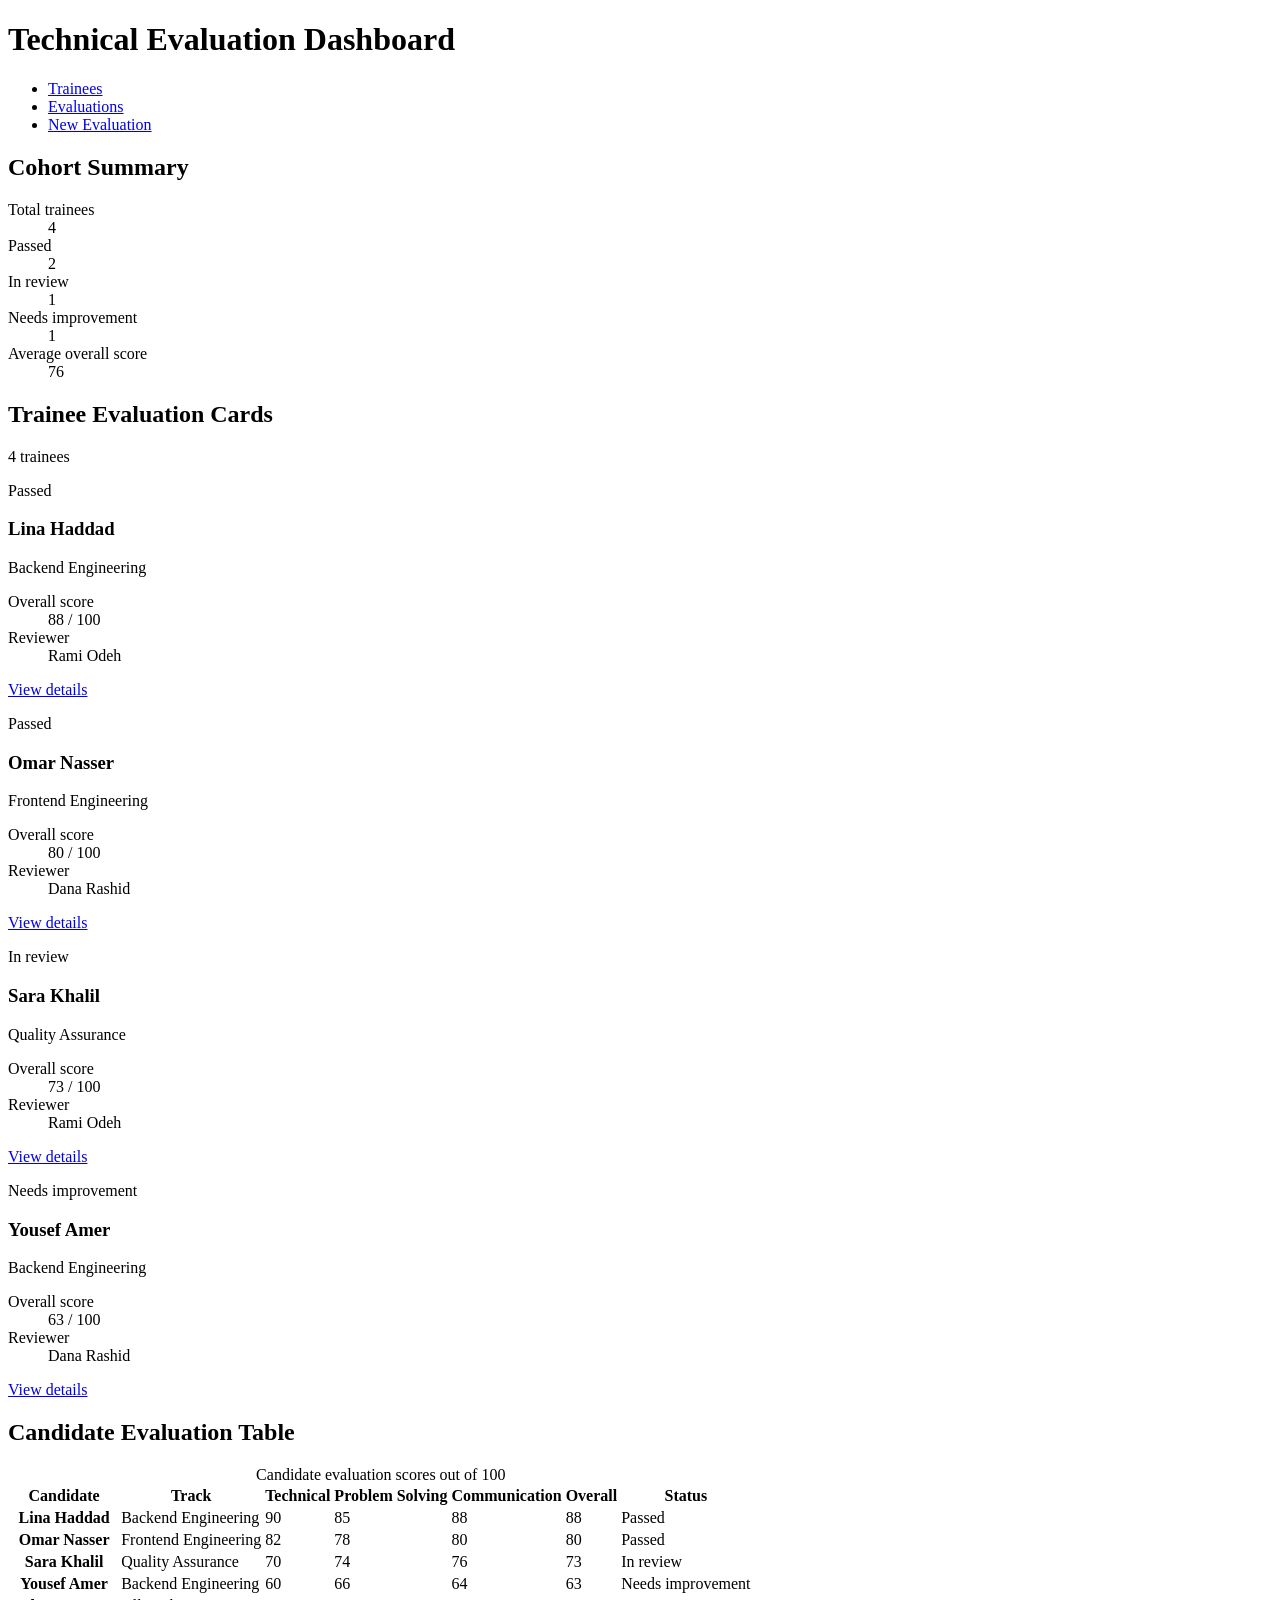
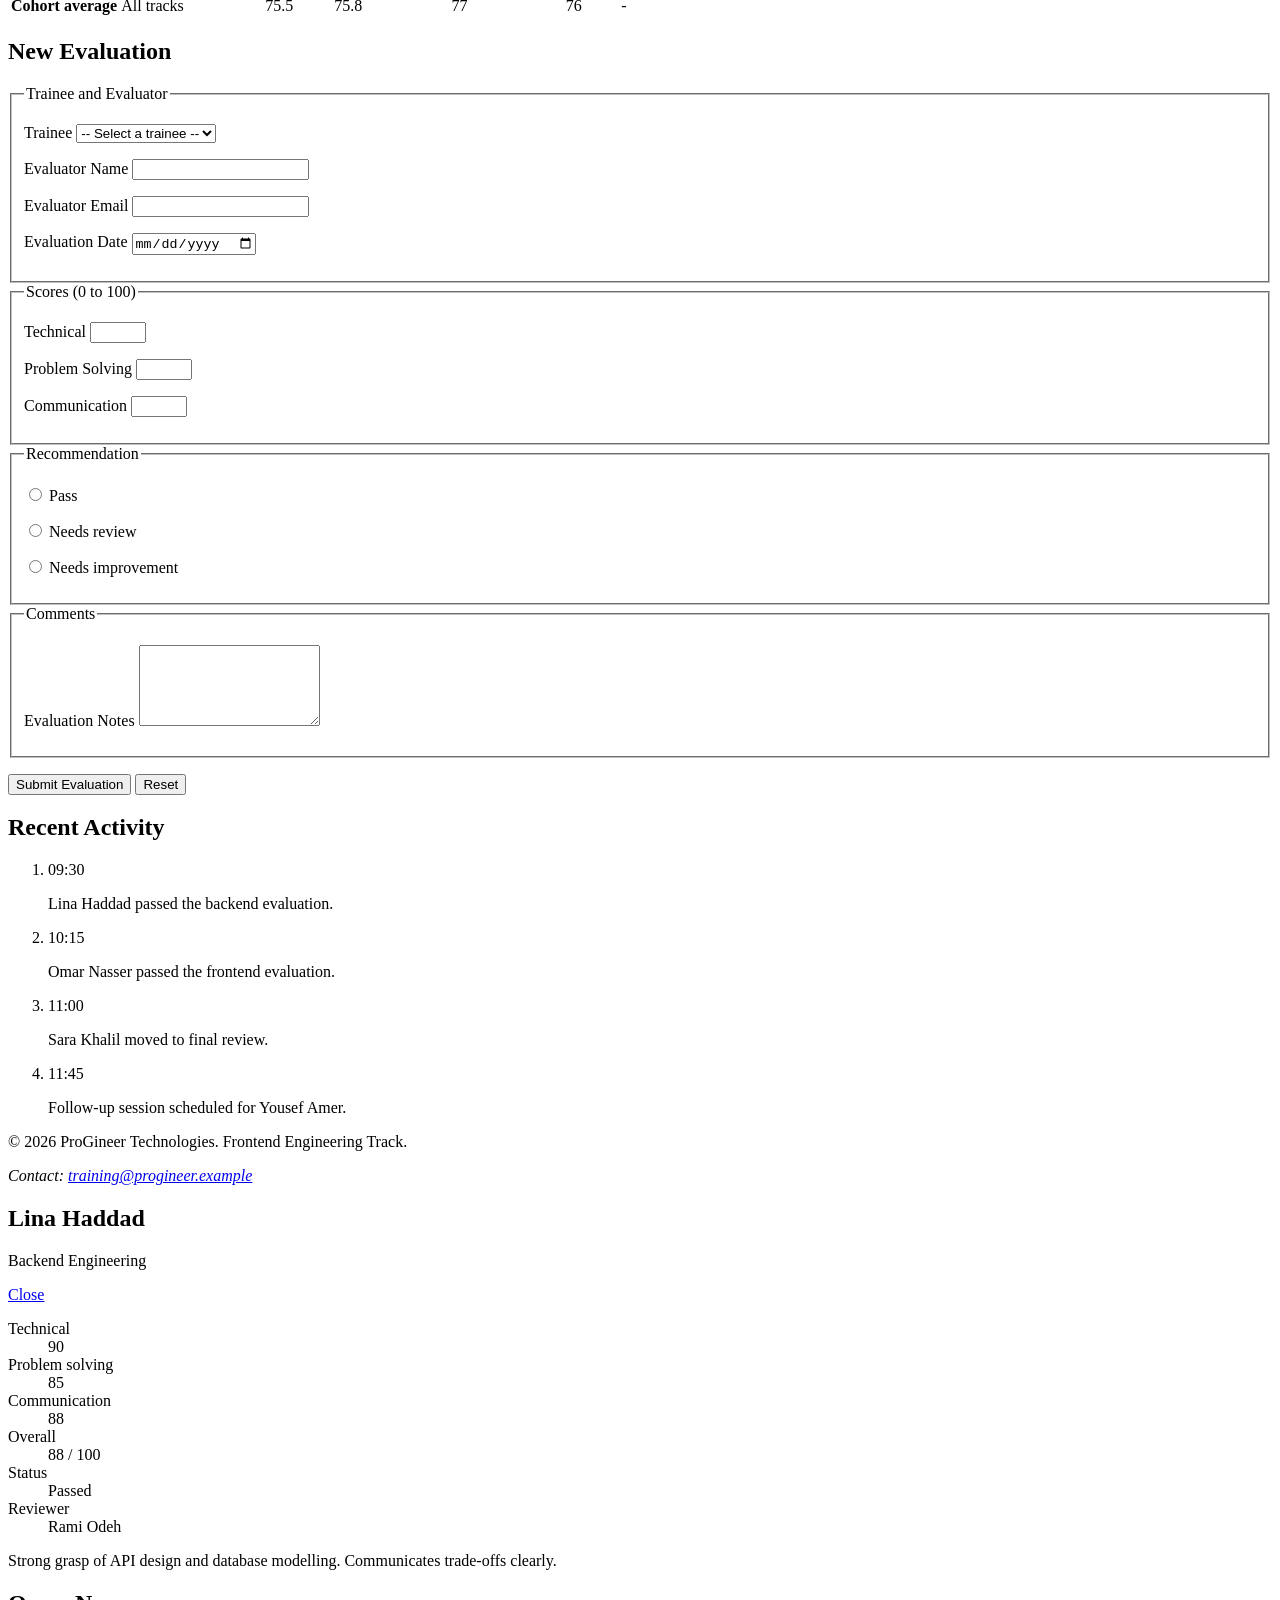
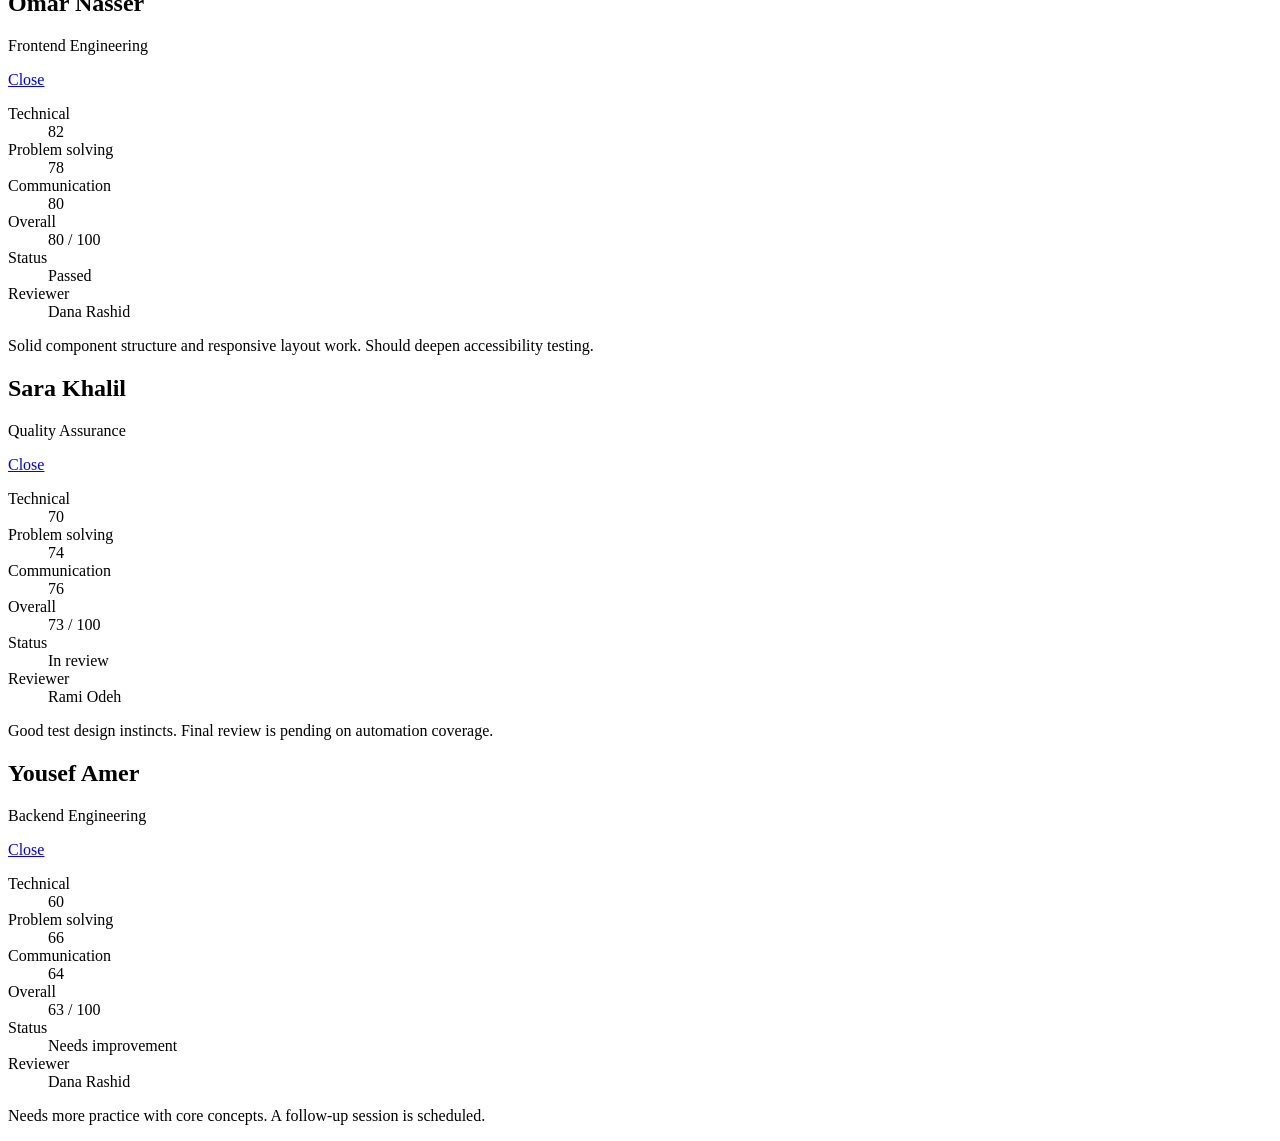
==== week-1/day-2-task/index.html @ c2f442b7 "feat: add evaluation form with native validation" ====
<!DOCTYPE html>
<html lang="en">
<head>
  <meta charset="UTF-8">
  <meta name="viewport" content="width=device-width, initial-scale=1.0">
  <title>Technical Evaluation Dashboard | ProGineer Technologies</title>
</head>
<body>

  <header class="site-header">
    <h1>Technical Evaluation Dashboard</h1>
    <nav aria-label="Main navigation">
      <ul>
        <li><a href="#trainees">Trainees</a></li>
        <li><a href="#evaluations">Evaluations</a></li>
        <li><a href="#new-evaluation">New Evaluation</a></li>
      </ul>
    </nav>
  </header>

  <main>

    <aside class="sidebar" aria-labelledby="summary-title">
      <h2 id="summary-title">Cohort Summary</h2>
      <dl>
        <dt>Total trainees</dt>
        <dd>4</dd>
        <dt>Passed</dt>
        <dd>2</dd>
        <dt>In review</dt>
        <dd>1</dd>
        <dt>Needs improvement</dt>
        <dd>1</dd>
        <dt>Average overall score</dt>
        <dd>76</dd>
      </dl>
    </aside>

    <section id="trainees" aria-labelledby="trainees-title">
      <header class="section-header">
        <h2 id="trainees-title">Trainee Evaluation Cards</h2>
        <p>4 trainees</p>
      </header>

      <article class="candidate-card" data-status="passed">
        <p class="badge" data-status="passed">Passed</p>
        <header>
          <h3>Lina Haddad</h3>
          <p>Backend Engineering</p>
        </header>
        <dl>
          <dt>Overall score</dt>
          <dd>88 / 100</dd>
          <dt>Reviewer</dt>
          <dd>Rami Odeh</dd>
        </dl>
        <a href="#candidate-lina" aria-label="View details for Lina Haddad">View details</a>
      </article>

      <article class="candidate-card" data-status="passed">
        <p class="badge" data-status="passed">Passed</p>
        <header>
          <h3>Omar Nasser</h3>
          <p>Frontend Engineering</p>
        </header>
        <dl>
          <dt>Overall score</dt>
          <dd>80 / 100</dd>
          <dt>Reviewer</dt>
          <dd>Dana Rashid</dd>
        </dl>
        <a href="#candidate-omar" aria-label="View details for Omar Nasser">View details</a>
      </article>

      <article class="candidate-card" data-status="review">
        <p class="badge" data-status="review">In review</p>
        <header>
          <h3>Sara Khalil</h3>
          <p>Quality Assurance</p>
        </header>
        <dl>
          <dt>Overall score</dt>
          <dd>73 / 100</dd>
          <dt>Reviewer</dt>
          <dd>Rami Odeh</dd>
        </dl>
        <a href="#candidate-sara" aria-label="View details for Sara Khalil">View details</a>
      </article>

      <article class="candidate-card" data-status="improve">
        <p class="badge" data-status="improve">Needs improvement</p>
        <header>
          <h3>Yousef Amer</h3>
          <p>Backend Engineering</p>
        </header>
        <dl>
          <dt>Overall score</dt>
          <dd>63 / 100</dd>
          <dt>Reviewer</dt>
          <dd>Dana Rashid</dd>
        </dl>
        <a href="#candidate-yousef" aria-label="View details for Yousef Amer">View details</a>
      </article>
    </section>

    <section id="evaluations" aria-labelledby="evaluations-title">
      <header class="section-header">
        <h2 id="evaluations-title">Candidate Evaluation Table</h2>
      </header>
      <table>
        <caption>Candidate evaluation scores out of 100</caption>
        <thead>
          <tr>
            <th scope="col">Candidate</th>
            <th scope="col">Track</th>
            <th scope="col">Technical</th>
            <th scope="col">Problem Solving</th>
            <th scope="col">Communication</th>
            <th scope="col">Overall</th>
            <th scope="col">Status</th>
          </tr>
        </thead>
        <tbody>
          <tr>
            <th scope="row">Lina Haddad</th>
            <td>Backend Engineering</td>
            <td>90</td>
            <td>85</td>
            <td>88</td>
            <td>88</td>
            <td data-status="passed">Passed</td>
          </tr>
          <tr>
            <th scope="row">Omar Nasser</th>
            <td>Frontend Engineering</td>
            <td>82</td>
            <td>78</td>
            <td>80</td>
            <td>80</td>
            <td data-status="passed">Passed</td>
          </tr>
          <tr>
            <th scope="row">Sara Khalil</th>
            <td>Quality Assurance</td>
            <td>70</td>
            <td>74</td>
            <td>76</td>
            <td>73</td>
            <td data-status="review">In review</td>
          </tr>
          <tr>
            <th scope="row">Yousef Amer</th>
            <td>Backend Engineering</td>
            <td>60</td>
            <td>66</td>
            <td>64</td>
            <td>63</td>
            <td data-status="improve">Needs improvement</td>
          </tr>
        </tbody>
        <tfoot>
          <tr>
            <th scope="row">Cohort average</th>
            <td>All tracks</td>
            <td>75.5</td>
            <td>75.8</td>
            <td>77</td>
            <td>76</td>
            <td>-</td>
          </tr>
        </tfoot>
      </table>
    </section>

    <section id="new-evaluation" aria-labelledby="form-title">
      <header class="section-header">
        <h2 id="form-title">New Evaluation</h2>
      </header>
      <form action="#" method="post">

        <fieldset>
          <legend>Trainee and Evaluator</legend>

          <p>
            <label for="trainee">Trainee</label>
            <select id="trainee" name="trainee" required>
              <option value="">-- Select a trainee --</option>
              <option value="lina">Lina Haddad</option>
              <option value="omar">Omar Nasser</option>
              <option value="sara">Sara Khalil</option>
              <option value="yousef">Yousef Amer</option>
            </select>
          </p>

          <p>
            <label for="evaluator-name">Evaluator Name</label>
            <input type="text" id="evaluator-name" name="evaluator_name"
                   required minlength="3" maxlength="60" autocomplete="name">
          </p>

          <p>
            <label for="evaluator-email">Evaluator Email</label>
            <input type="email" id="evaluator-email" name="evaluator_email"
                   required autocomplete="email">
          </p>

          <p>
            <label for="evaluation-date">Evaluation Date</label>
            <input type="date" id="evaluation-date" name="evaluation_date" required>
          </p>
        </fieldset>

        <fieldset>
          <legend>Scores (0 to 100)</legend>

          <p>
            <label for="score-technical">Technical</label>
            <input type="number" id="score-technical" name="score_technical"
                   required min="0" max="100">
          </p>

          <p>
            <label for="score-problem">Problem Solving</label>
            <input type="number" id="score-problem" name="score_problem"
                   required min="0" max="100">
          </p>

          <p>
            <label for="score-communication">Communication</label>
            <input type="number" id="score-communication" name="score_communication"
                   required min="0" max="100">
          </p>
        </fieldset>

        <fieldset>
          <legend>Recommendation</legend>

          <p>
            <input type="radio" id="rec-passed" name="recommendation" value="passed" required>
            <label for="rec-passed">Pass</label>
          </p>
          <p>
            <input type="radio" id="rec-review" name="recommendation" value="review">
            <label for="rec-review">Needs review</label>
          </p>
          <p>
            <input type="radio" id="rec-improve" name="recommendation" value="improve">
            <label for="rec-improve">Needs improvement</label>
          </p>
        </fieldset>

        <fieldset>
          <legend>Comments</legend>

          <p>
            <label for="comments">Evaluation Notes</label>
            <textarea id="comments" name="comments" rows="5"
                      required minlength="20" maxlength="500"></textarea>
          </p>
        </fieldset>

        <p class="form-actions">
          <button type="submit">Submit Evaluation</button>
          <button type="reset">Reset</button>
        </p>

      </form>
    </section>

    <aside class="feed" aria-labelledby="feed-title">
      <h2 id="feed-title">Recent Activity</h2>
      <ol>
        <li>
          <time datetime="2026-11-12T09:30">09:30</time>
          <p>Lina Haddad passed the backend evaluation.</p>
        </li>
        <li>
          <time datetime="2026-11-12T10:15">10:15</time>
          <p>Omar Nasser passed the frontend evaluation.</p>
        </li>
        <li>
          <time datetime="2026-11-12T11:00">11:00</time>
          <p>Sara Khalil moved to final review.</p>
        </li>
        <li>
          <time datetime="2026-11-12T11:45">11:45</time>
          <p>Follow-up session scheduled for Yousef Amer.</p>
        </li>
      </ol>
    </aside>

  </main>

  <footer>
    <p>&copy; 2026 ProGineer Technologies. Frontend Engineering Track.</p>
    <address>
      Contact: <a href="mailto:training@progineer.example">training@progineer.example</a>
    </address>
  </footer>

  <section class="modal" id="candidate-lina" role="dialog" aria-modal="true" aria-labelledby="modal-lina-title">
    <article class="modal-content">
      <header>
        <h2 id="modal-lina-title">Lina Haddad</h2>
        <p>Backend Engineering</p>
      </header>
      <a class="modal-close" href="#trainees">Close</a>
      <dl>
        <dt>Technical</dt>
        <dd>90</dd>
        <dt>Problem solving</dt>
        <dd>85</dd>
        <dt>Communication</dt>
        <dd>88</dd>
        <dt>Overall</dt>
        <dd>88 / 100</dd>
        <dt>Status</dt>
        <dd>Passed</dd>
        <dt>Reviewer</dt>
        <dd>Rami Odeh</dd>
      </dl>
      <p>Strong grasp of API design and database modelling. Communicates trade-offs clearly.</p>
    </article>
  </section>

  <section class="modal" id="candidate-omar" role="dialog" aria-modal="true" aria-labelledby="modal-omar-title">
    <article class="modal-content">
      <header>
        <h2 id="modal-omar-title">Omar Nasser</h2>
        <p>Frontend Engineering</p>
      </header>
      <a class="modal-close" href="#trainees">Close</a>
      <dl>
        <dt>Technical</dt>
        <dd>82</dd>
        <dt>Problem solving</dt>
        <dd>78</dd>
        <dt>Communication</dt>
        <dd>80</dd>
        <dt>Overall</dt>
        <dd>80 / 100</dd>
        <dt>Status</dt>
        <dd>Passed</dd>
        <dt>Reviewer</dt>
        <dd>Dana Rashid</dd>
      </dl>
      <p>Solid component structure and responsive layout work. Should deepen accessibility testing.</p>
    </article>
  </section>

  <section class="modal" id="candidate-sara" role="dialog" aria-modal="true" aria-labelledby="modal-sara-title">
    <article class="modal-content">
      <header>
        <h2 id="modal-sara-title">Sara Khalil</h2>
        <p>Quality Assurance</p>
      </header>
      <a class="modal-close" href="#trainees">Close</a>
      <dl>
        <dt>Technical</dt>
        <dd>70</dd>
        <dt>Problem solving</dt>
        <dd>74</dd>
        <dt>Communication</dt>
        <dd>76</dd>
        <dt>Overall</dt>
        <dd>73 / 100</dd>
        <dt>Status</dt>
        <dd>In review</dd>
        <dt>Reviewer</dt>
        <dd>Rami Odeh</dd>
      </dl>
      <p>Good test design instincts. Final review is pending on automation coverage.</p>
    </article>
  </section>

  <section class="modal" id="candidate-yousef" role="dialog" aria-modal="true" aria-labelledby="modal-yousef-title">
    <article class="modal-content">
      <header>
        <h2 id="modal-yousef-title">Yousef Amer</h2>
        <p>Backend Engineering</p>
      </header>
      <a class="modal-close" href="#trainees">Close</a>
      <dl>
        <dt>Technical</dt>
        <dd>60</dd>
        <dt>Problem solving</dt>
        <dd>66</dd>
        <dt>Communication</dt>
        <dd>64</dd>
        <dt>Overall</dt>
        <dd>63 / 100</dd>
        <dt>Status</dt>
        <dd>Needs improvement</dd>
        <dt>Reviewer</dt>
        <dd>Dana Rashid</dd>
      </dl>
      <p>Needs more practice with core concepts. A follow-up session is scheduled.</p>
    </article>
  </section>

</body>
</html>
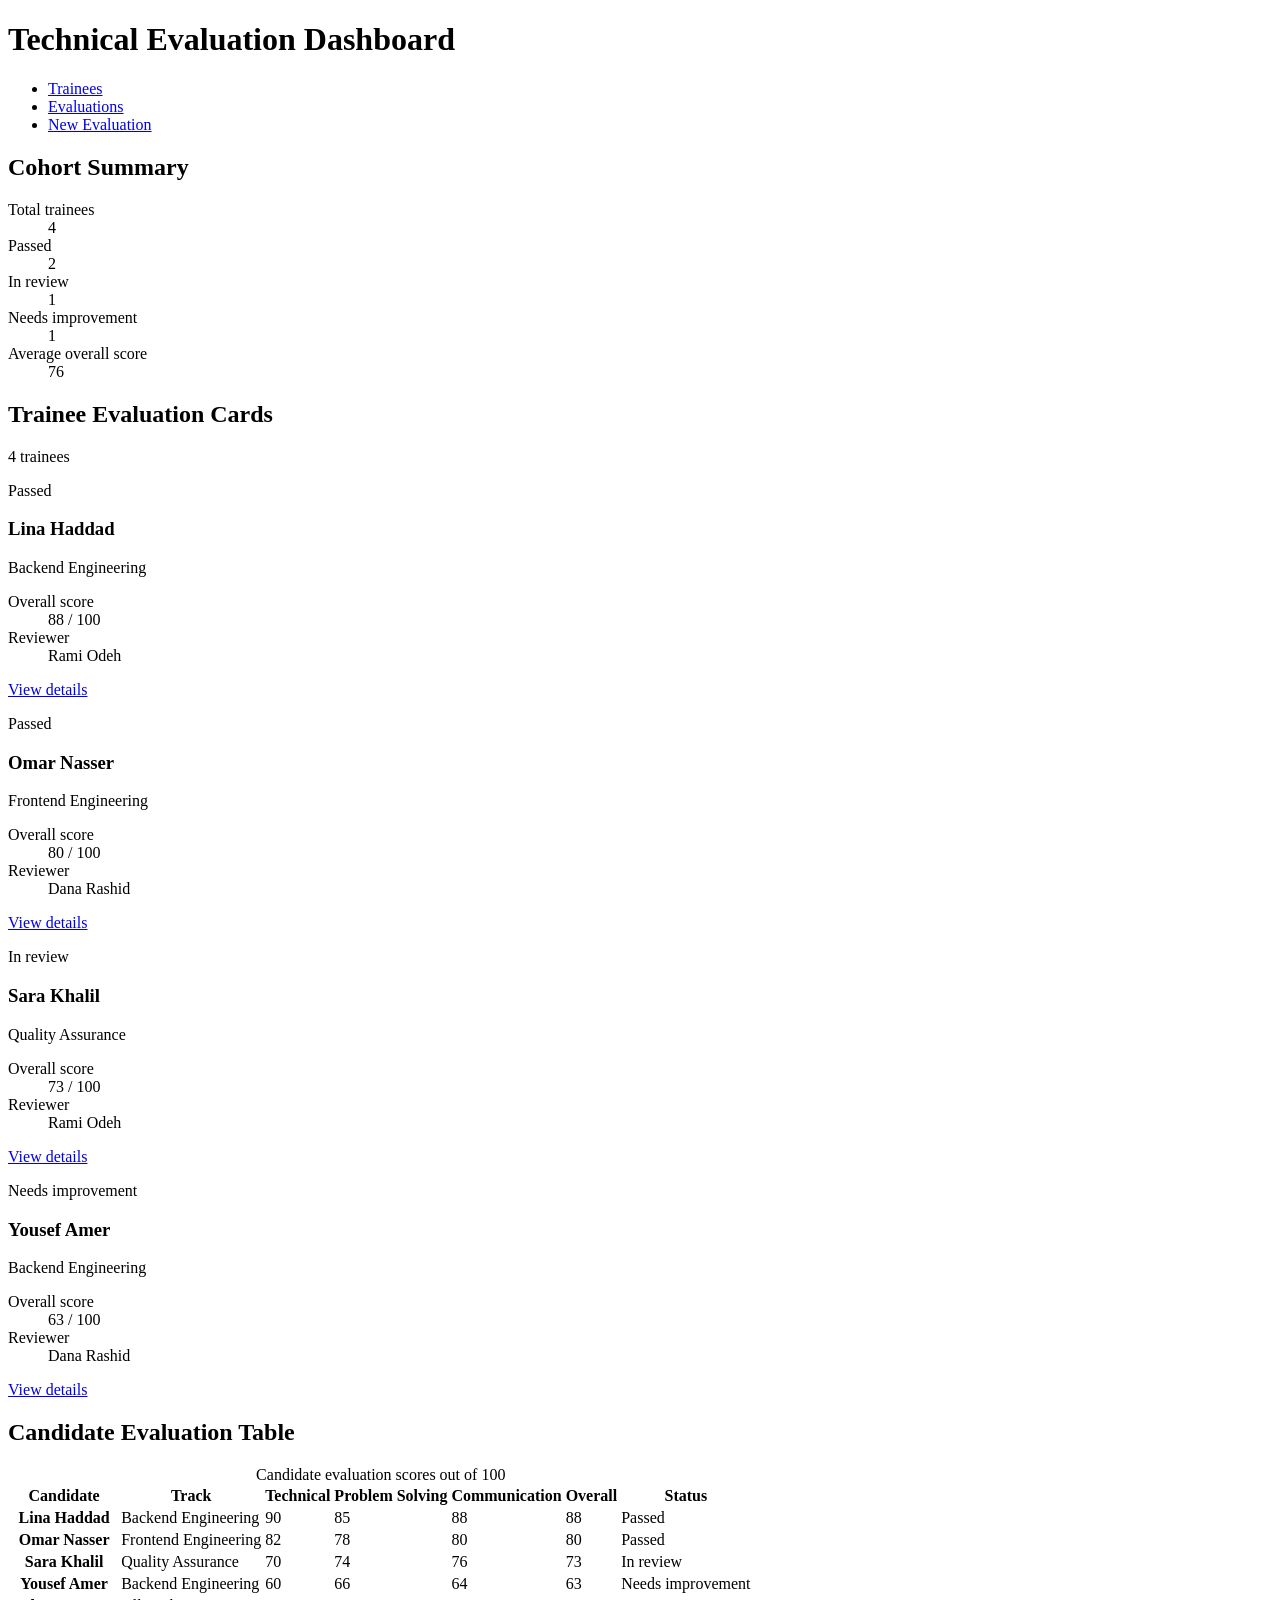
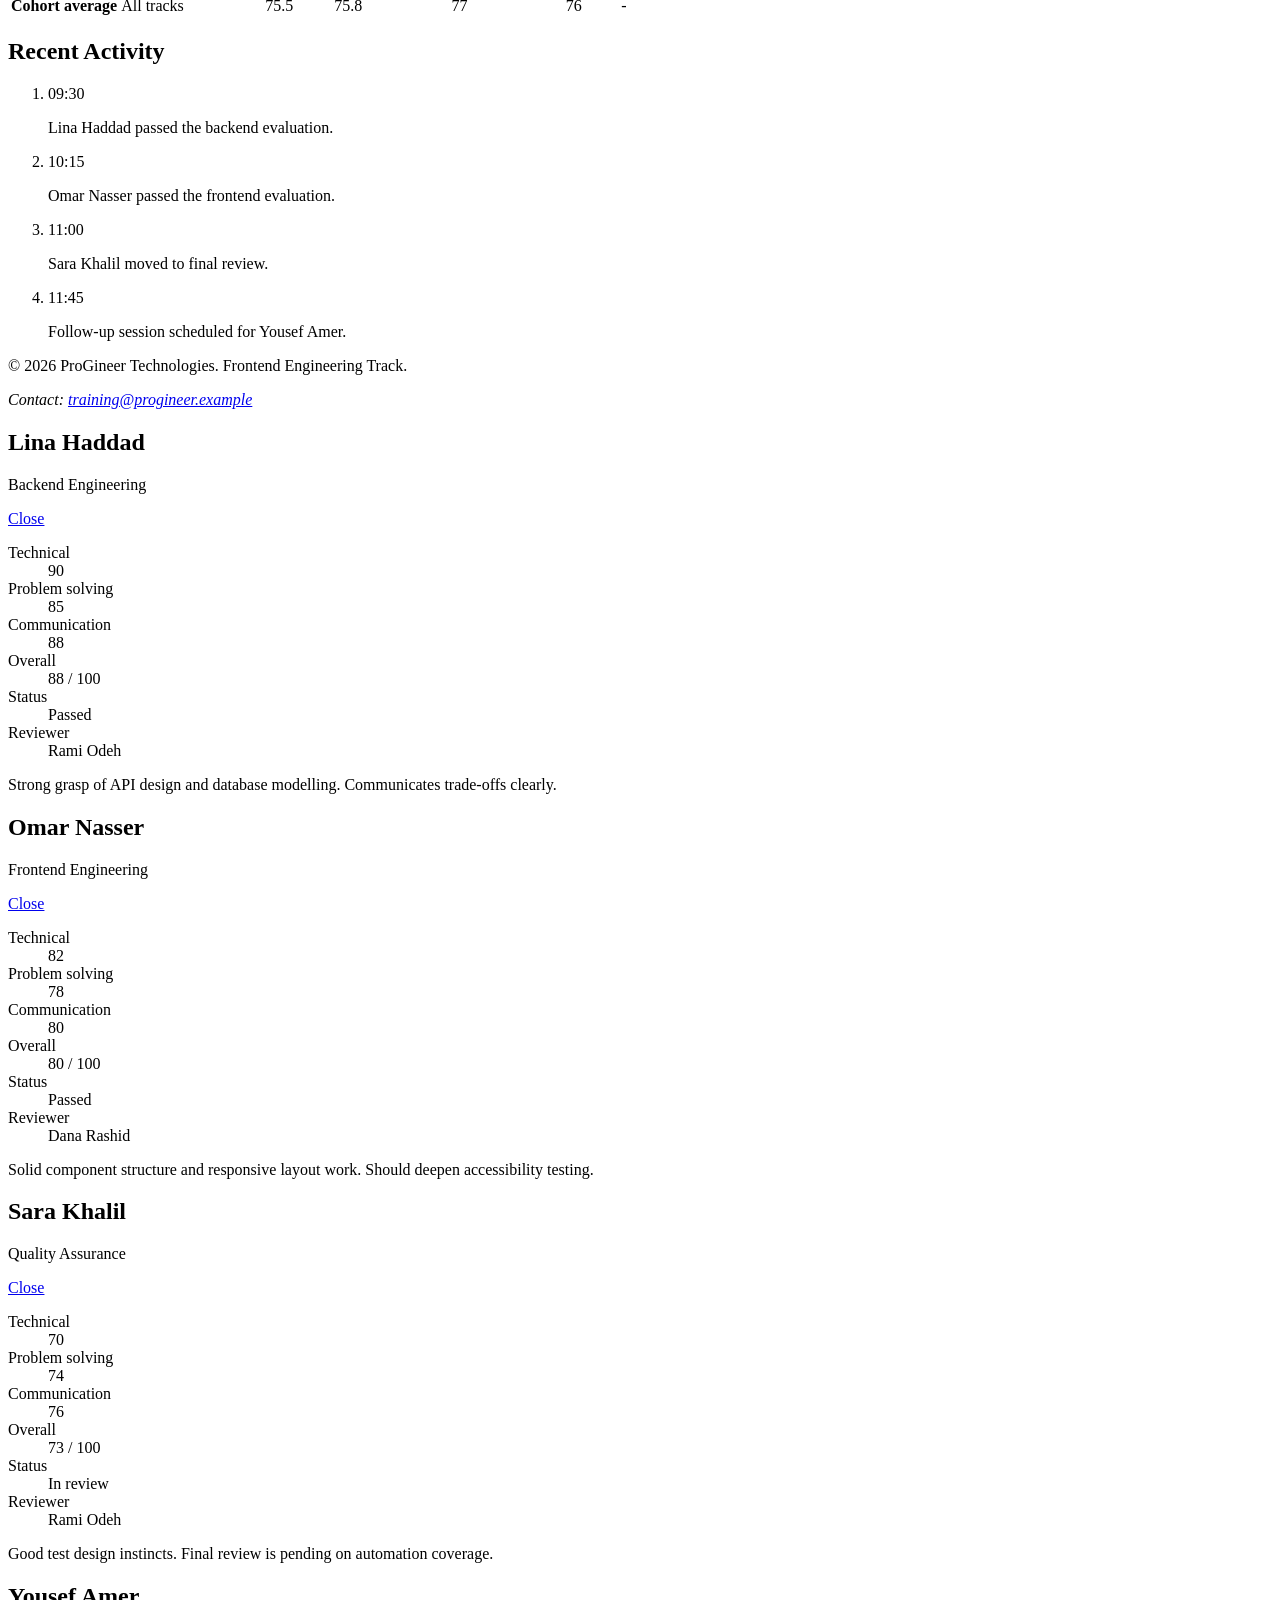
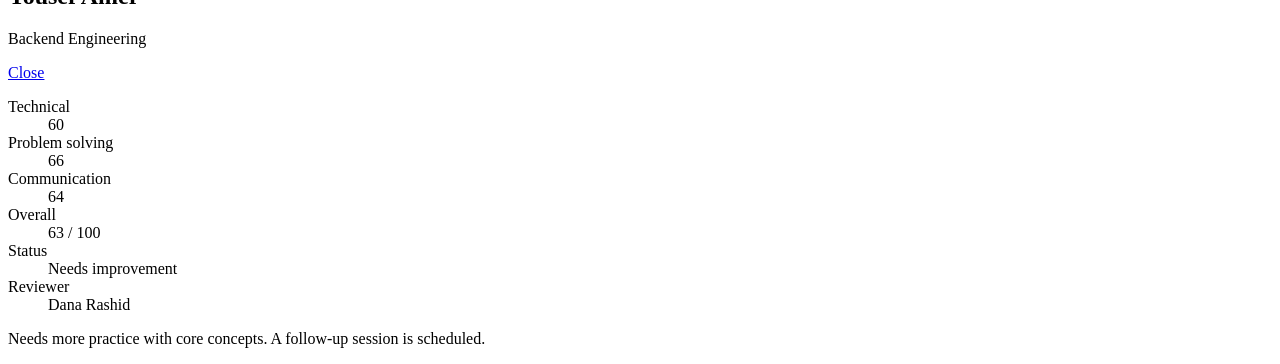
==== commit 64356c74: "feat: add candidate evaluation table" ====
--- a/week-1/day-2-task/index.html
+++ b/week-1/day-2-task/index.html
@@ -170,101 +170,6 @@
           </tr>
         </tfoot>
       </table>
-    </section>
-
-    <section id="new-evaluation" aria-labelledby="form-title">
-      <header class="section-header">
-        <h2 id="form-title">New Evaluation</h2>
-      </header>
-      <form action="#" method="post">
-
-        <fieldset>
-          <legend>Trainee and Evaluator</legend>
-
-          <p>
-            <label for="trainee">Trainee</label>
-            <select id="trainee" name="trainee" required>
-              <option value="">-- Select a trainee --</option>
-              <option value="lina">Lina Haddad</option>
-              <option value="omar">Omar Nasser</option>
-              <option value="sara">Sara Khalil</option>
-              <option value="yousef">Yousef Amer</option>
-            </select>
-          </p>
-
-          <p>
-            <label for="evaluator-name">Evaluator Name</label>
-            <input type="text" id="evaluator-name" name="evaluator_name"
-                   required minlength="3" maxlength="60" autocomplete="name">
-          </p>
-
-          <p>
-            <label for="evaluator-email">Evaluator Email</label>
-            <input type="email" id="evaluator-email" name="evaluator_email"
-                   required autocomplete="email">
-          </p>
-
-          <p>
-            <label for="evaluation-date">Evaluation Date</label>
-            <input type="date" id="evaluation-date" name="evaluation_date" required>
-          </p>
-        </fieldset>
-
-        <fieldset>
-          <legend>Scores (0 to 100)</legend>
-
-          <p>
-            <label for="score-technical">Technical</label>
-            <input type="number" id="score-technical" name="score_technical"
-                   required min="0" max="100">
-          </p>
-
-          <p>
-            <label for="score-problem">Problem Solving</label>
-            <input type="number" id="score-problem" name="score_problem"
-                   required min="0" max="100">
-          </p>
-
-          <p>
-            <label for="score-communication">Communication</label>
-            <input type="number" id="score-communication" name="score_communication"
-                   required min="0" max="100">
-          </p>
-        </fieldset>
-
-        <fieldset>
-          <legend>Recommendation</legend>
-
-          <p>
-            <input type="radio" id="rec-passed" name="recommendation" value="passed" required>
-            <label for="rec-passed">Pass</label>
-          </p>
-          <p>
-            <input type="radio" id="rec-review" name="recommendation" value="review">
-            <label for="rec-review">Needs review</label>
-          </p>
-          <p>
-            <input type="radio" id="rec-improve" name="recommendation" value="improve">
-            <label for="rec-improve">Needs improvement</label>
-          </p>
-        </fieldset>
-
-        <fieldset>
-          <legend>Comments</legend>
-
-          <p>
-            <label for="comments">Evaluation Notes</label>
-            <textarea id="comments" name="comments" rows="5"
-                      required minlength="20" maxlength="500"></textarea>
-          </p>
-        </fieldset>
-
-        <p class="form-actions">
-          <button type="submit">Submit Evaluation</button>
-          <button type="reset">Reset</button>
-        </p>
-
-      </form>
     </section>
 
     <aside class="feed" aria-labelledby="feed-title">
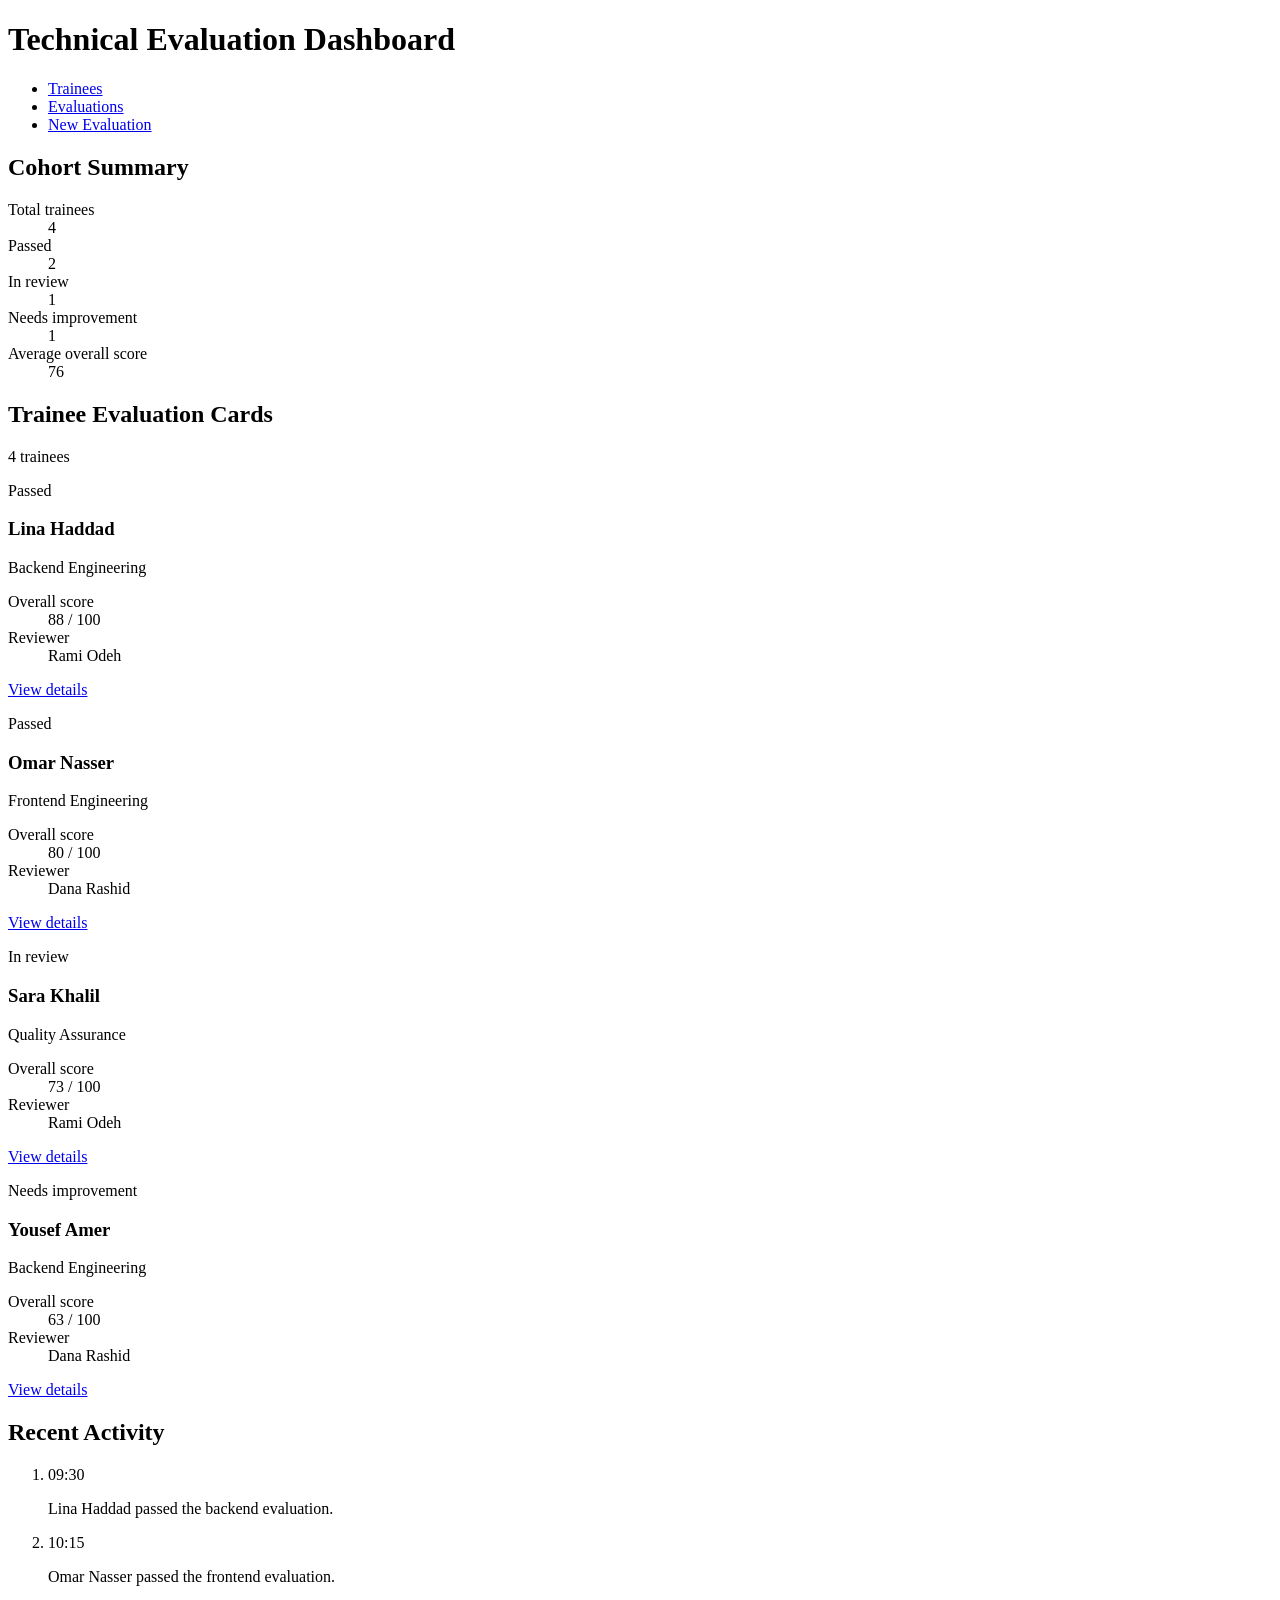
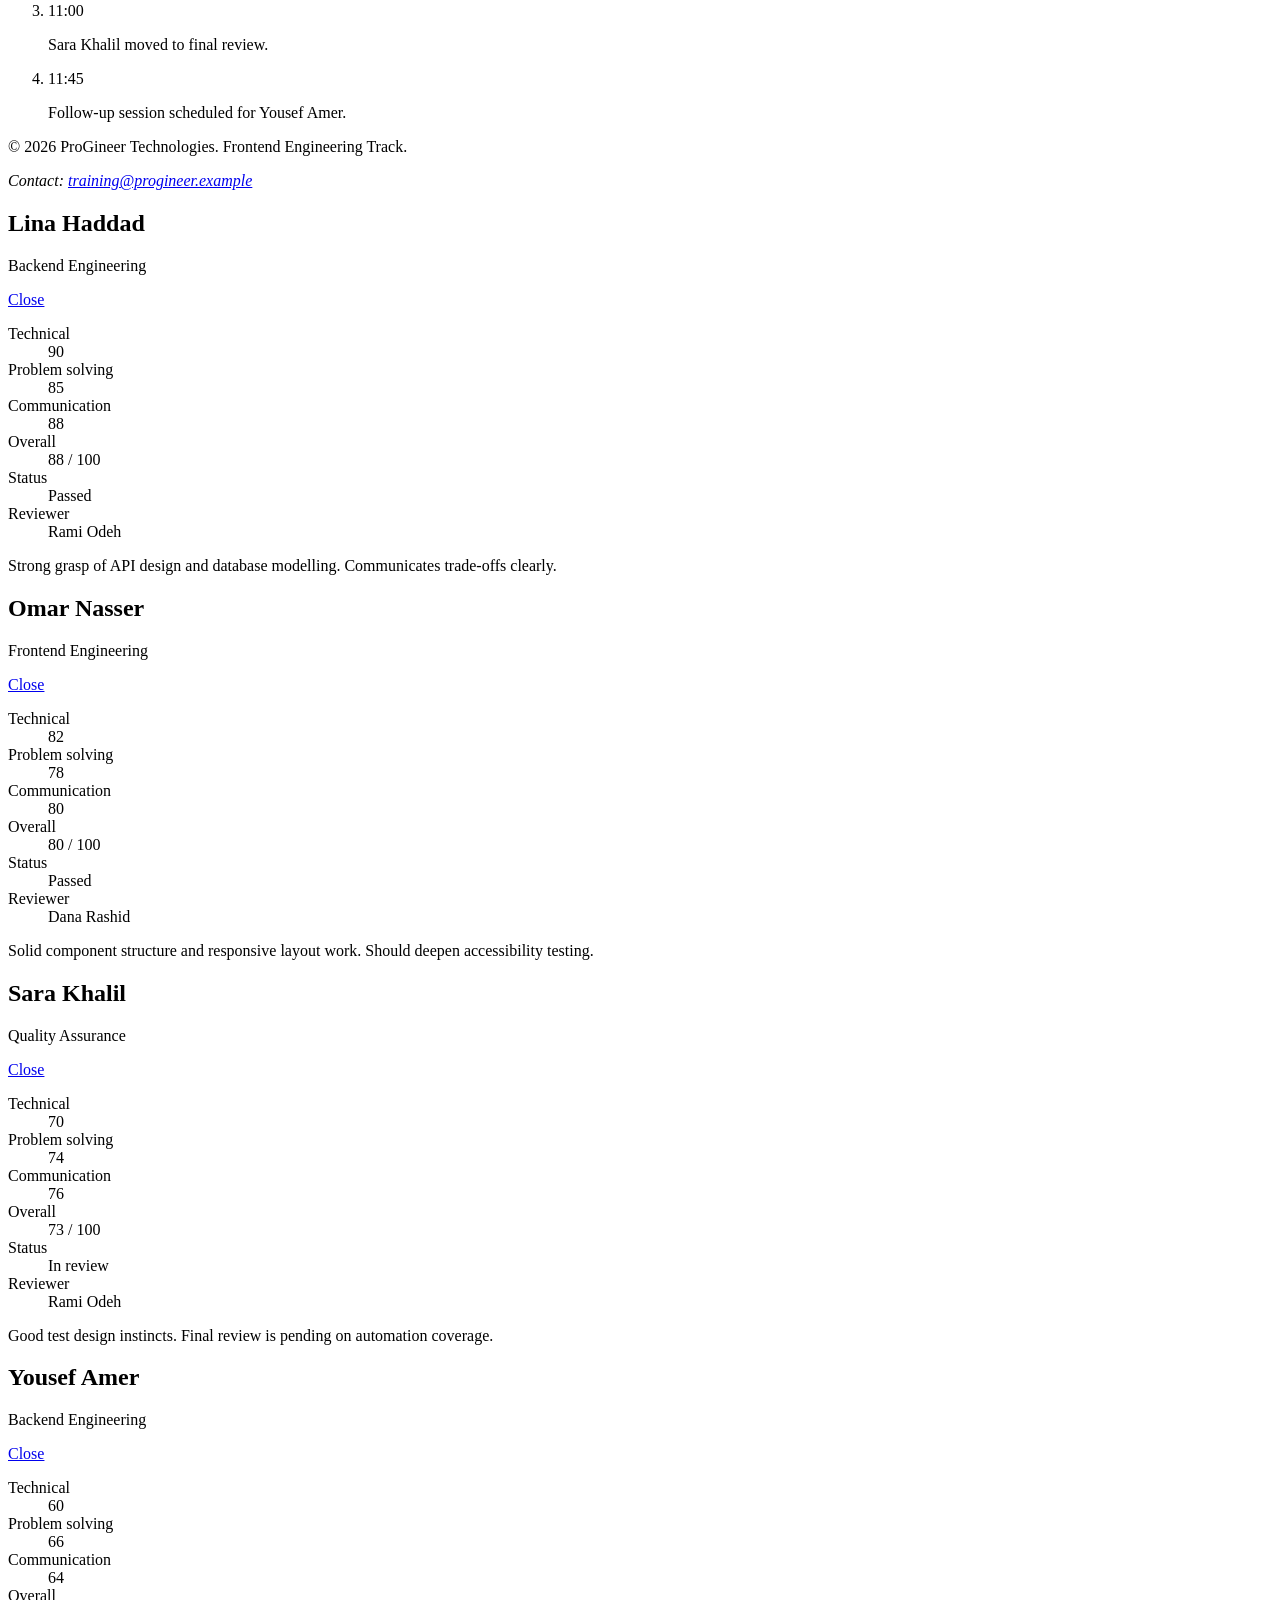
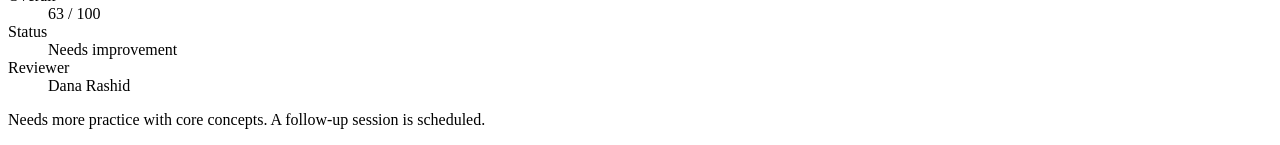
==== commit 0dbda6ee: "feat: add candidate detail modal markup" ====
--- a/week-1/day-2-task/index.html
+++ b/week-1/day-2-task/index.html
@@ -103,75 +103,6 @@
       </article>
     </section>
 
-    <section id="evaluations" aria-labelledby="evaluations-title">
-      <header class="section-header">
-        <h2 id="evaluations-title">Candidate Evaluation Table</h2>
-      </header>
-      <table>
-        <caption>Candidate evaluation scores out of 100</caption>
-        <thead>
-          <tr>
-            <th scope="col">Candidate</th>
-            <th scope="col">Track</th>
-            <th scope="col">Technical</th>
-            <th scope="col">Problem Solving</th>
-            <th scope="col">Communication</th>
-            <th scope="col">Overall</th>
-            <th scope="col">Status</th>
-          </tr>
-        </thead>
-        <tbody>
-          <tr>
-            <th scope="row">Lina Haddad</th>
-            <td>Backend Engineering</td>
-            <td>90</td>
-            <td>85</td>
-            <td>88</td>
-            <td>88</td>
-            <td data-status="passed">Passed</td>
-          </tr>
-          <tr>
-            <th scope="row">Omar Nasser</th>
-            <td>Frontend Engineering</td>
-            <td>82</td>
-            <td>78</td>
-            <td>80</td>
-            <td>80</td>
-            <td data-status="passed">Passed</td>
-          </tr>
-          <tr>
-            <th scope="row">Sara Khalil</th>
-            <td>Quality Assurance</td>
-            <td>70</td>
-            <td>74</td>
-            <td>76</td>
-            <td>73</td>
-            <td data-status="review">In review</td>
-          </tr>
-          <tr>
-            <th scope="row">Yousef Amer</th>
-            <td>Backend Engineering</td>
-            <td>60</td>
-            <td>66</td>
-            <td>64</td>
-            <td>63</td>
-            <td data-status="improve">Needs improvement</td>
-          </tr>
-        </tbody>
-        <tfoot>
-          <tr>
-            <th scope="row">Cohort average</th>
-            <td>All tracks</td>
-            <td>75.5</td>
-            <td>75.8</td>
-            <td>77</td>
-            <td>76</td>
-            <td>-</td>
-          </tr>
-        </tfoot>
-      </table>
-    </section>
-
     <aside class="feed" aria-labelledby="feed-title">
       <h2 id="feed-title">Recent Activity</h2>
       <ol>
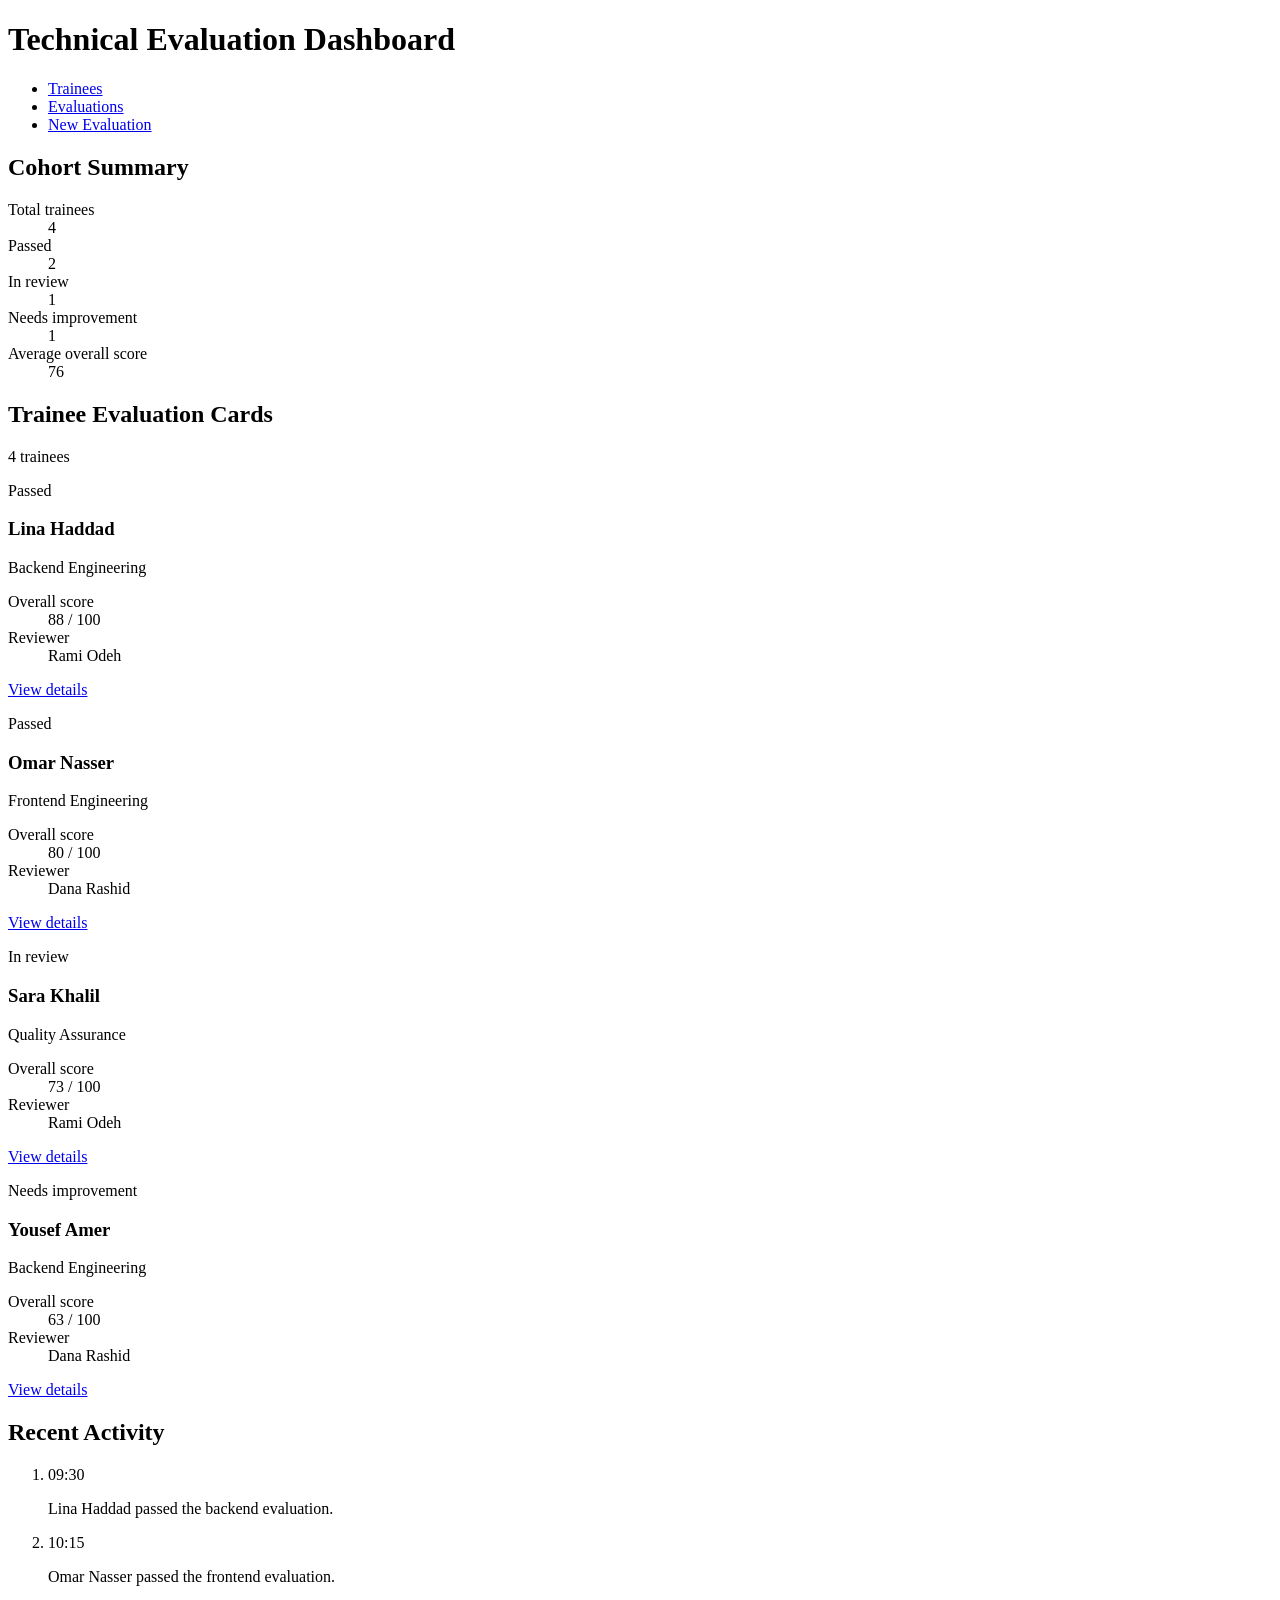
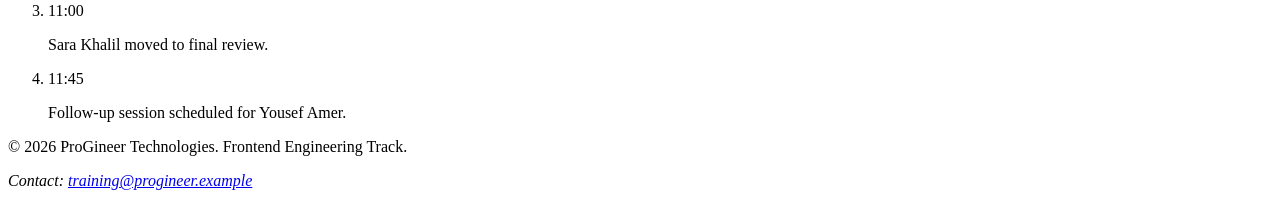
==== commit 594b7a13: "feat: add trainee evaluation cards" ====
--- a/week-1/day-2-task/index.html
+++ b/week-1/day-2-task/index.html
@@ -134,105 +134,5 @@
     </address>
   </footer>
 
-  <section class="modal" id="candidate-lina" role="dialog" aria-modal="true" aria-labelledby="modal-lina-title">
-    <article class="modal-content">
-      <header>
-        <h2 id="modal-lina-title">Lina Haddad</h2>
-        <p>Backend Engineering</p>
-      </header>
-      <a class="modal-close" href="#trainees">Close</a>
-      <dl>
-        <dt>Technical</dt>
-        <dd>90</dd>
-        <dt>Problem solving</dt>
-        <dd>85</dd>
-        <dt>Communication</dt>
-        <dd>88</dd>
-        <dt>Overall</dt>
-        <dd>88 / 100</dd>
-        <dt>Status</dt>
-        <dd>Passed</dd>
-        <dt>Reviewer</dt>
-        <dd>Rami Odeh</dd>
-      </dl>
-      <p>Strong grasp of API design and database modelling. Communicates trade-offs clearly.</p>
-    </article>
-  </section>
-
-  <section class="modal" id="candidate-omar" role="dialog" aria-modal="true" aria-labelledby="modal-omar-title">
-    <article class="modal-content">
-      <header>
-        <h2 id="modal-omar-title">Omar Nasser</h2>
-        <p>Frontend Engineering</p>
-      </header>
-      <a class="modal-close" href="#trainees">Close</a>
-      <dl>
-        <dt>Technical</dt>
-        <dd>82</dd>
-        <dt>Problem solving</dt>
-        <dd>78</dd>
-        <dt>Communication</dt>
-        <dd>80</dd>
-        <dt>Overall</dt>
-        <dd>80 / 100</dd>
-        <dt>Status</dt>
-        <dd>Passed</dd>
-        <dt>Reviewer</dt>
-        <dd>Dana Rashid</dd>
-      </dl>
-      <p>Solid component structure and responsive layout work. Should deepen accessibility testing.</p>
-    </article>
-  </section>
-
-  <section class="modal" id="candidate-sara" role="dialog" aria-modal="true" aria-labelledby="modal-sara-title">
-    <article class="modal-content">
-      <header>
-        <h2 id="modal-sara-title">Sara Khalil</h2>
-        <p>Quality Assurance</p>
-      </header>
-      <a class="modal-close" href="#trainees">Close</a>
-      <dl>
-        <dt>Technical</dt>
-        <dd>70</dd>
-        <dt>Problem solving</dt>
-        <dd>74</dd>
-        <dt>Communication</dt>
-        <dd>76</dd>
-        <dt>Overall</dt>
-        <dd>73 / 100</dd>
-        <dt>Status</dt>
-        <dd>In review</dd>
-        <dt>Reviewer</dt>
-        <dd>Rami Odeh</dd>
-      </dl>
-      <p>Good test design instincts. Final review is pending on automation coverage.</p>
-    </article>
-  </section>
-
-  <section class="modal" id="candidate-yousef" role="dialog" aria-modal="true" aria-labelledby="modal-yousef-title">
-    <article class="modal-content">
-      <header>
-        <h2 id="modal-yousef-title">Yousef Amer</h2>
-        <p>Backend Engineering</p>
-      </header>
-      <a class="modal-close" href="#trainees">Close</a>
-      <dl>
-        <dt>Technical</dt>
-        <dd>60</dd>
-        <dt>Problem solving</dt>
-        <dd>66</dd>
-        <dt>Communication</dt>
-        <dd>64</dd>
-        <dt>Overall</dt>
-        <dd>63 / 100</dd>
-        <dt>Status</dt>
-        <dd>Needs improvement</dd>
-        <dt>Reviewer</dt>
-        <dd>Dana Rashid</dd>
-      </dl>
-      <p>Needs more practice with core concepts. A follow-up session is scheduled.</p>
-    </article>
-  </section>
-
 </body>
 </html>
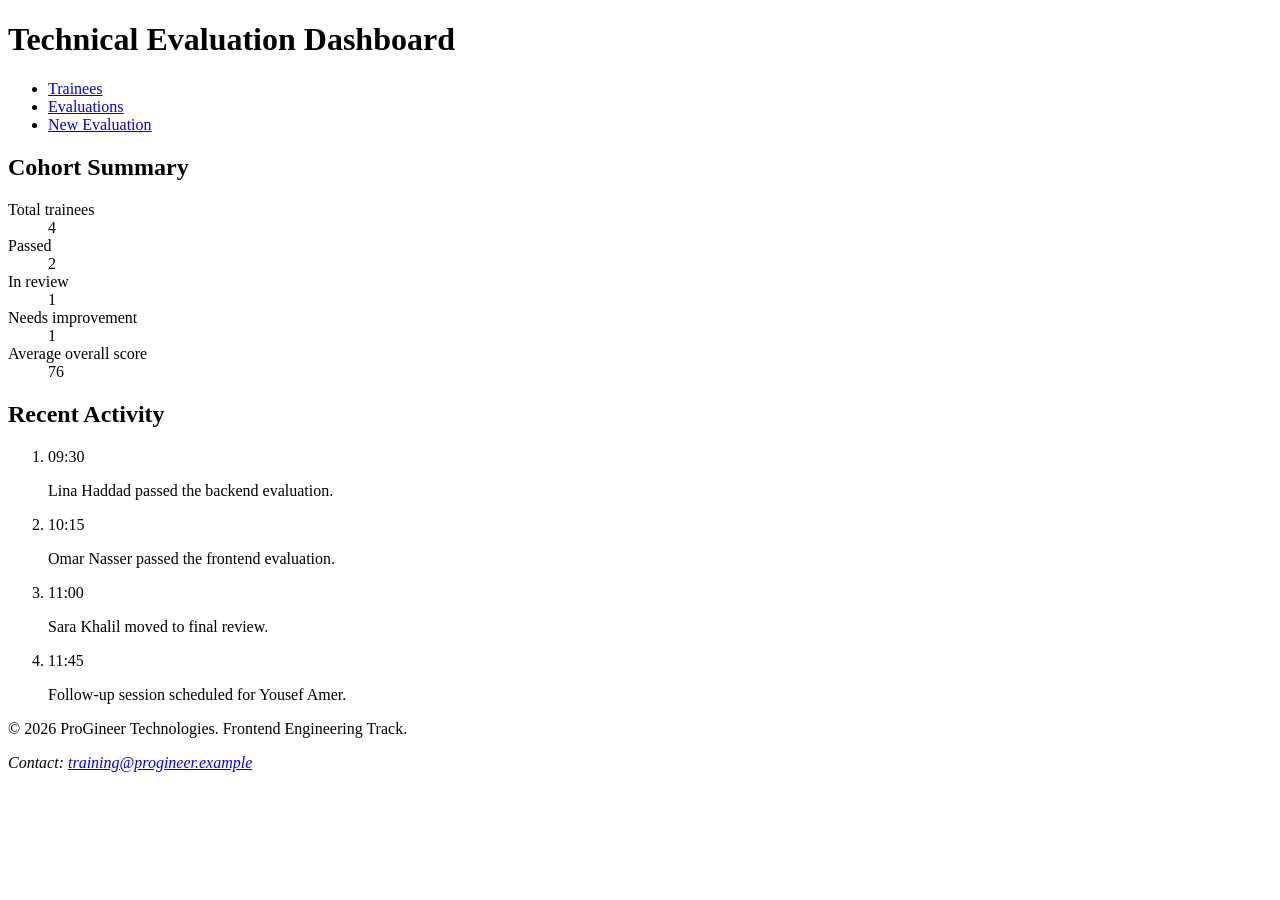
==== commit cbd31e68: "feat: add page shell, sidebar summary and activity feed" ====
--- a/week-1/day-2-task/index.html
+++ b/week-1/day-2-task/index.html
@@ -36,73 +36,6 @@
       </dl>
     </aside>
 
-    <section id="trainees" aria-labelledby="trainees-title">
-      <header class="section-header">
-        <h2 id="trainees-title">Trainee Evaluation Cards</h2>
-        <p>4 trainees</p>
-      </header>
-
-      <article class="candidate-card" data-status="passed">
-        <p class="badge" data-status="passed">Passed</p>
-        <header>
-          <h3>Lina Haddad</h3>
-          <p>Backend Engineering</p>
-        </header>
-        <dl>
-          <dt>Overall score</dt>
-          <dd>88 / 100</dd>
-          <dt>Reviewer</dt>
-          <dd>Rami Odeh</dd>
-        </dl>
-        <a href="#candidate-lina" aria-label="View details for Lina Haddad">View details</a>
-      </article>
-
-      <article class="candidate-card" data-status="passed">
-        <p class="badge" data-status="passed">Passed</p>
-        <header>
-          <h3>Omar Nasser</h3>
-          <p>Frontend Engineering</p>
-        </header>
-        <dl>
-          <dt>Overall score</dt>
-          <dd>80 / 100</dd>
-          <dt>Reviewer</dt>
-          <dd>Dana Rashid</dd>
-        </dl>
-        <a href="#candidate-omar" aria-label="View details for Omar Nasser">View details</a>
-      </article>
-
-      <article class="candidate-card" data-status="review">
-        <p class="badge" data-status="review">In review</p>
-        <header>
-          <h3>Sara Khalil</h3>
-          <p>Quality Assurance</p>
-        </header>
-        <dl>
-          <dt>Overall score</dt>
-          <dd>73 / 100</dd>
-          <dt>Reviewer</dt>
-          <dd>Rami Odeh</dd>
-        </dl>
-        <a href="#candidate-sara" aria-label="View details for Sara Khalil">View details</a>
-      </article>
-
-      <article class="candidate-card" data-status="improve">
-        <p class="badge" data-status="improve">Needs improvement</p>
-        <header>
-          <h3>Yousef Amer</h3>
-          <p>Backend Engineering</p>
-        </header>
-        <dl>
-          <dt>Overall score</dt>
-          <dd>63 / 100</dd>
-          <dt>Reviewer</dt>
-          <dd>Dana Rashid</dd>
-        </dl>
-        <a href="#candidate-yousef" aria-label="View details for Yousef Amer">View details</a>
-      </article>
-    </section>
-
     <aside class="feed" aria-labelledby="feed-title">
       <h2 id="feed-title">Recent Activity</h2>
       <ol>
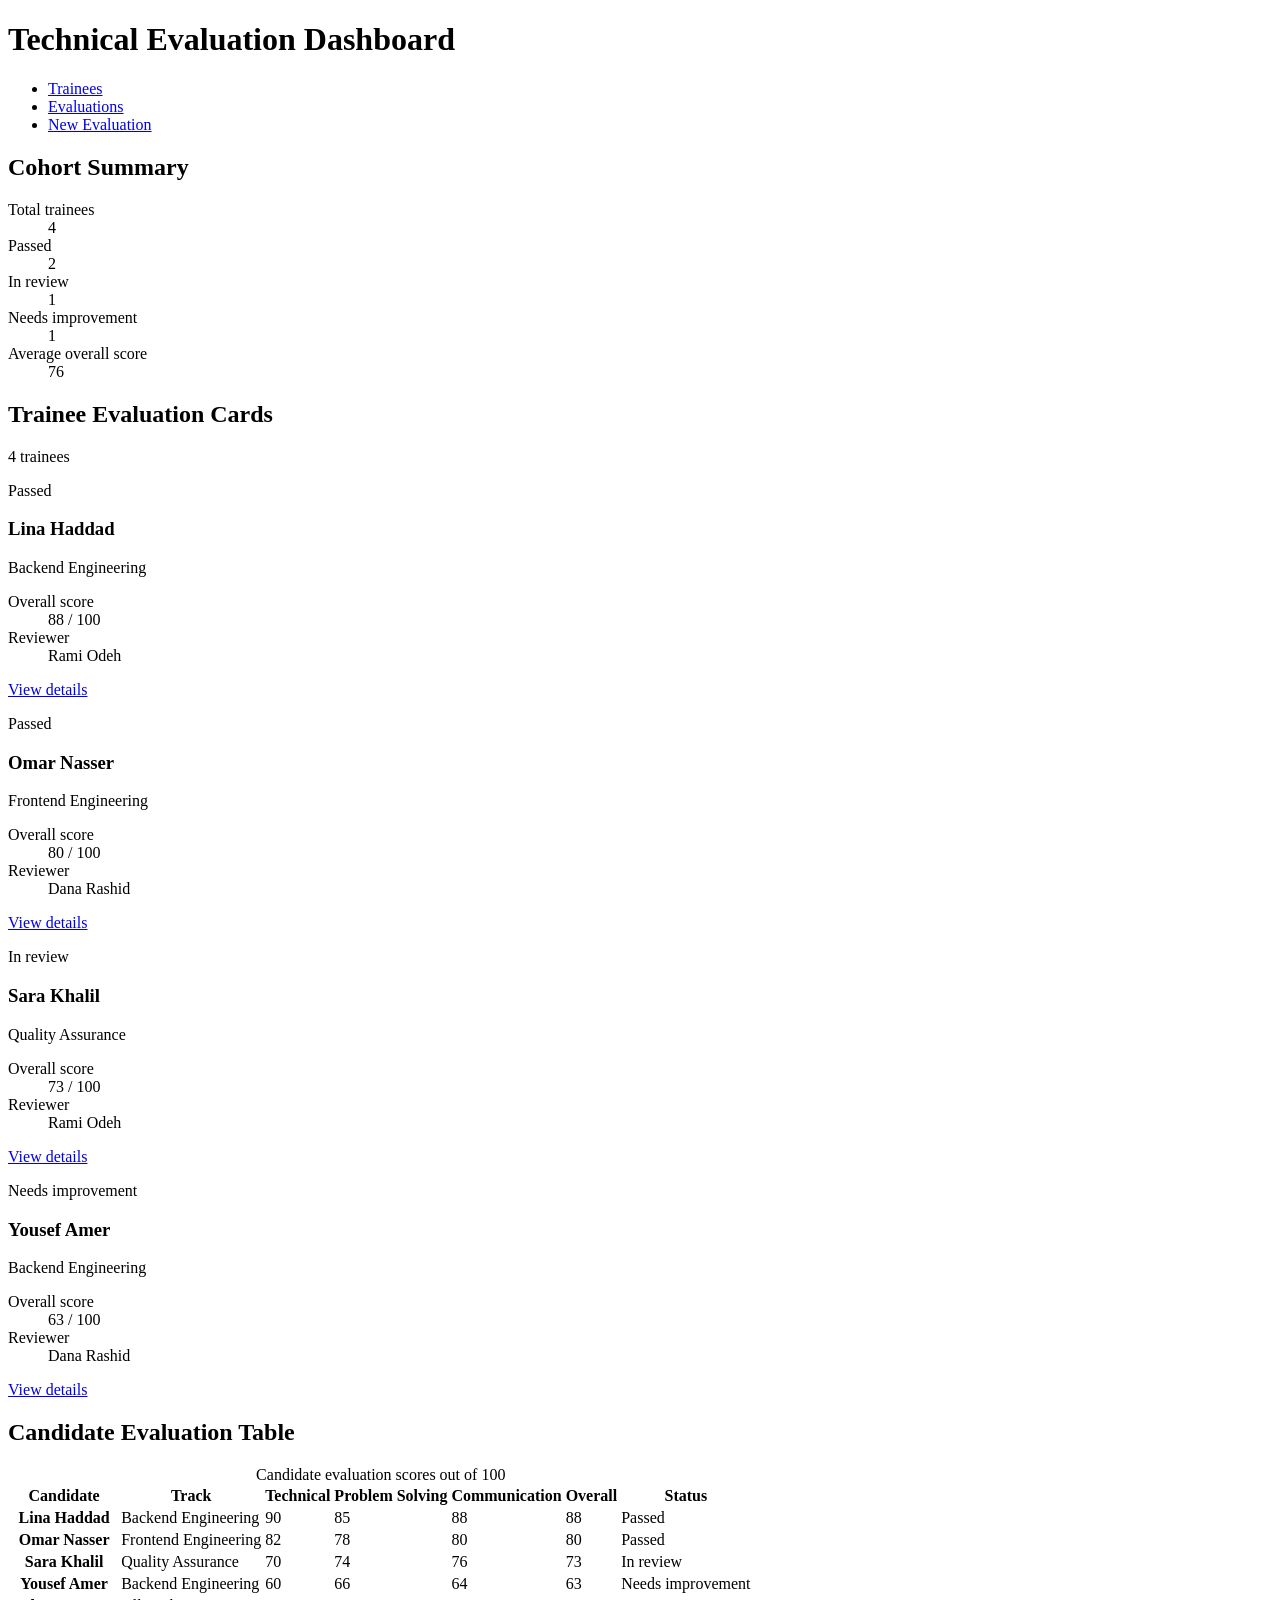
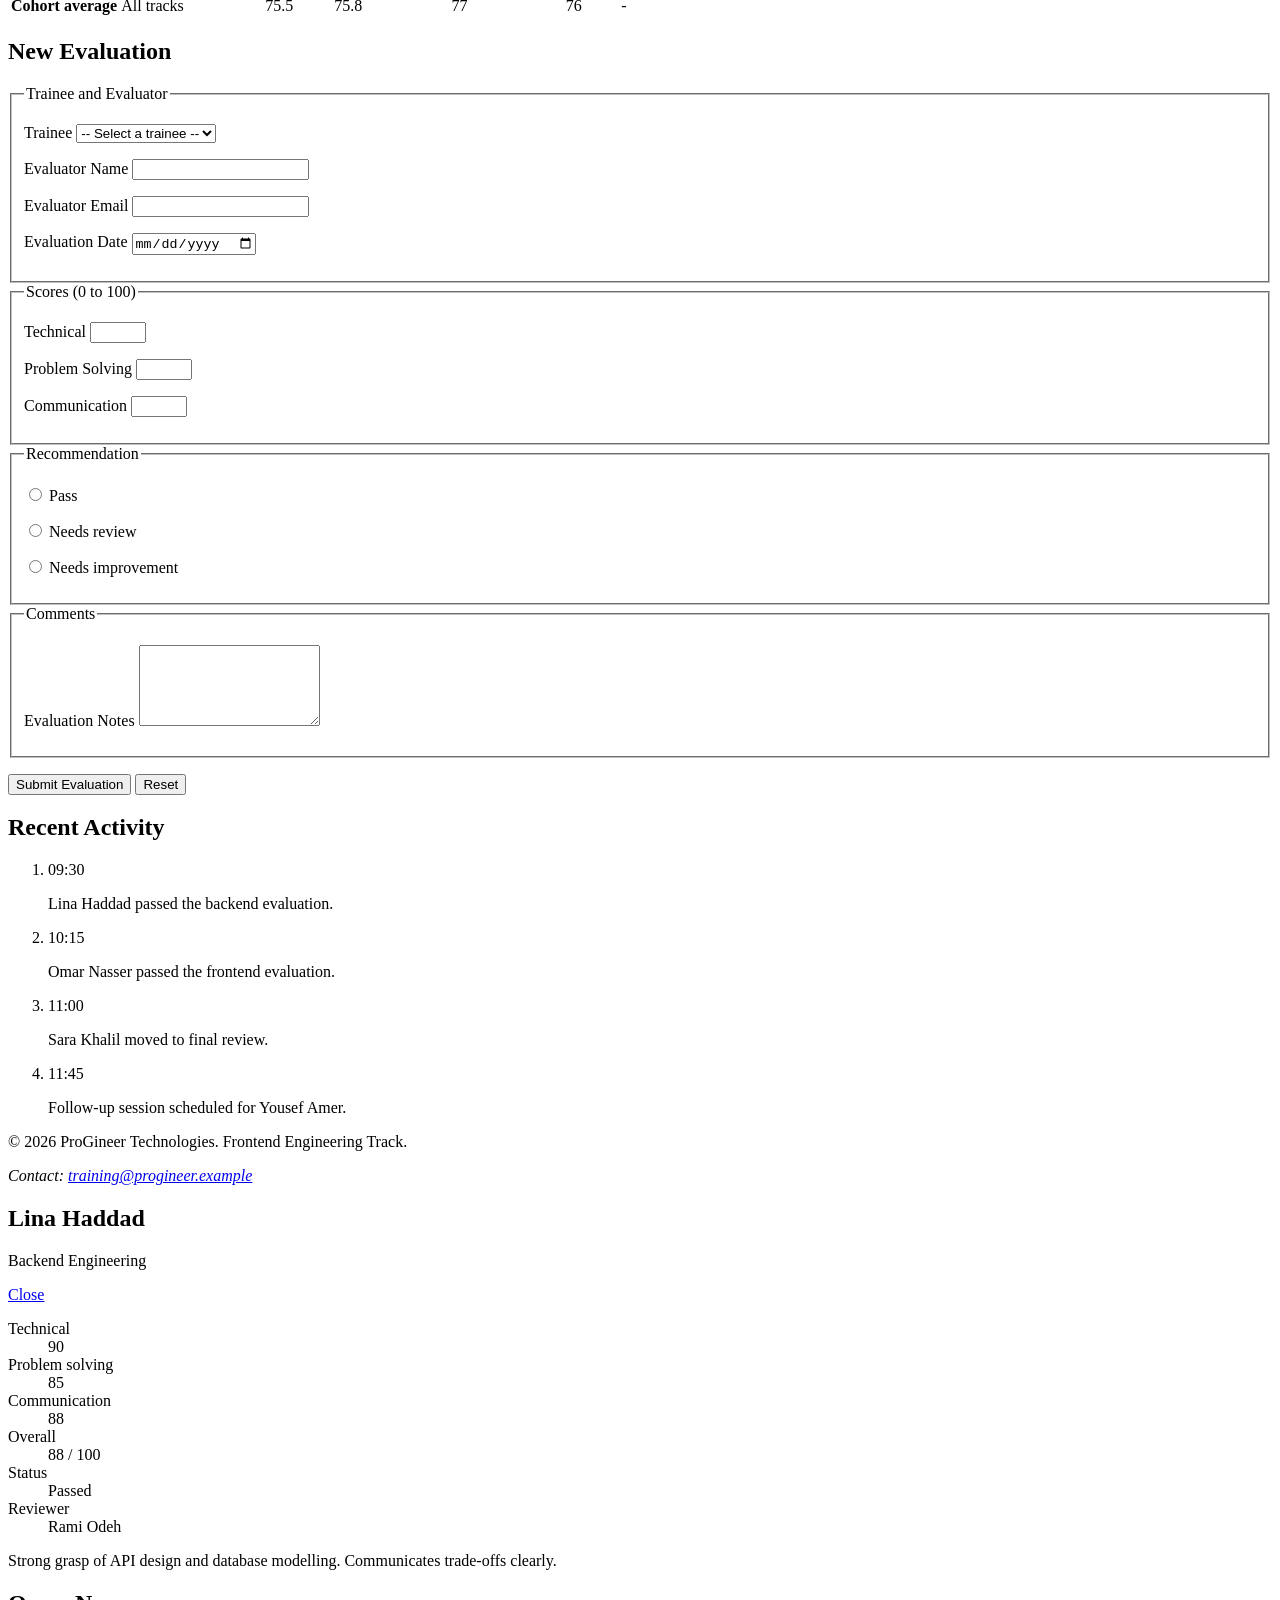
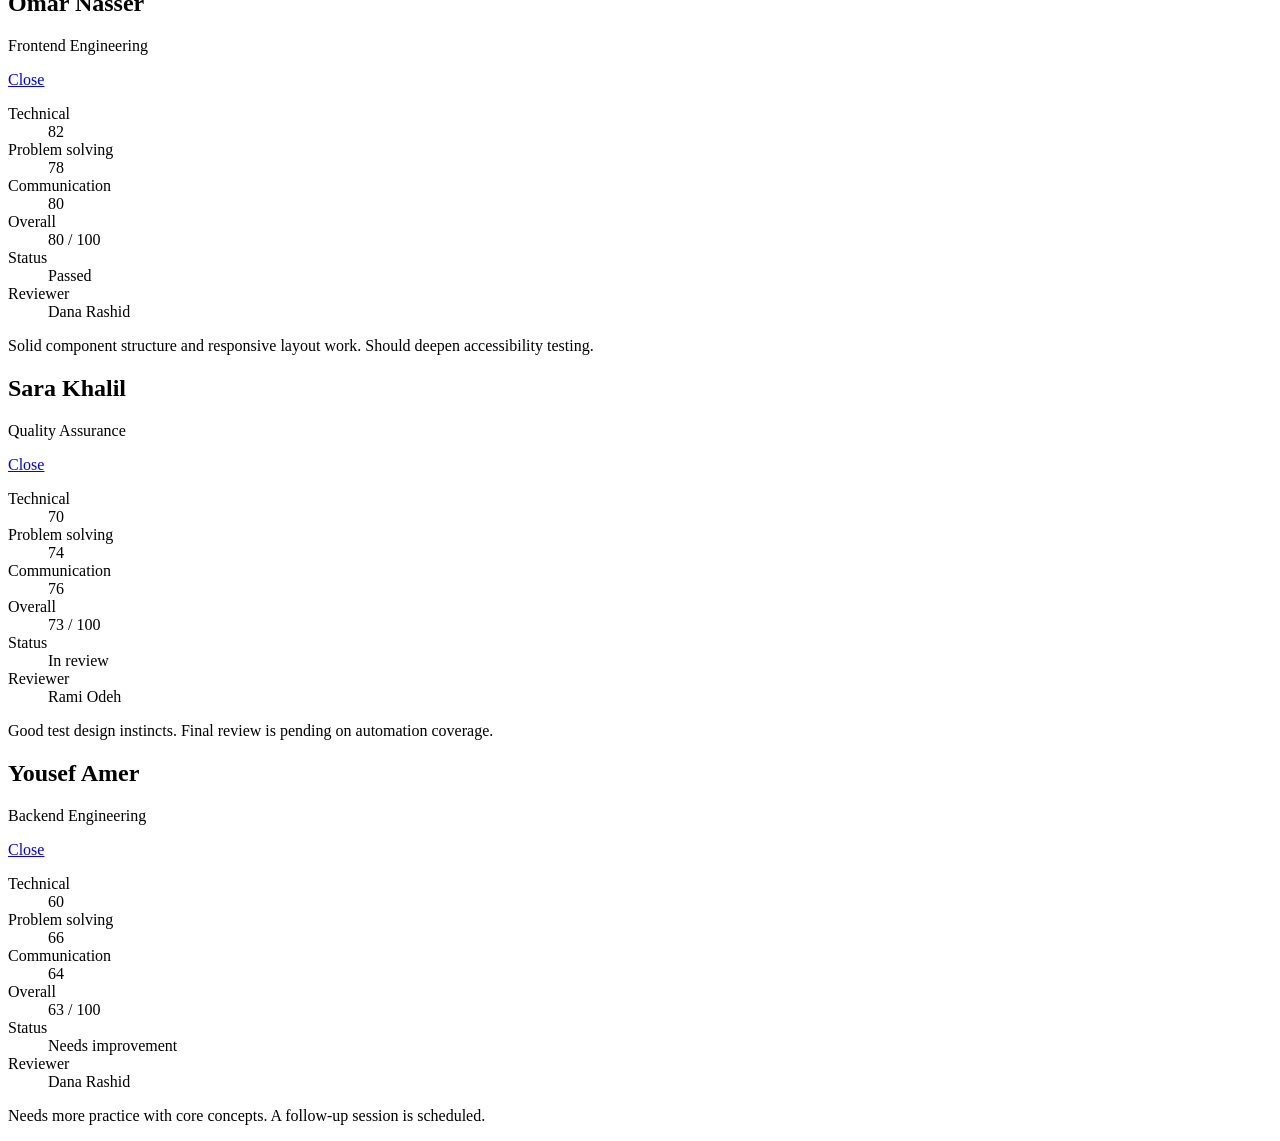
==== commit 4b2769f7: "Merge pull request #2 from aldinizz2004-png/feature/html-structure Feature/html structure" ====
--- a/week-1/day-2-task/index.html
+++ b/week-1/day-2-task/index.html
@@ -35,6 +35,237 @@
         <dd>76</dd>
       </dl>
     </aside>
+
+    <section id="trainees" aria-labelledby="trainees-title">
+      <header class="section-header">
+        <h2 id="trainees-title">Trainee Evaluation Cards</h2>
+        <p>4 trainees</p>
+      </header>
+
+      <article class="candidate-card" data-status="passed">
+        <p class="badge" data-status="passed">Passed</p>
+        <header>
+          <h3>Lina Haddad</h3>
+          <p>Backend Engineering</p>
+        </header>
+        <dl>
+          <dt>Overall score</dt>
+          <dd>88 / 100</dd>
+          <dt>Reviewer</dt>
+          <dd>Rami Odeh</dd>
+        </dl>
+        <a href="#candidate-lina" aria-label="View details for Lina Haddad">View details</a>
+      </article>
+
+      <article class="candidate-card" data-status="passed">
+        <p class="badge" data-status="passed">Passed</p>
+        <header>
+          <h3>Omar Nasser</h3>
+          <p>Frontend Engineering</p>
+        </header>
+        <dl>
+          <dt>Overall score</dt>
+          <dd>80 / 100</dd>
+          <dt>Reviewer</dt>
+          <dd>Dana Rashid</dd>
+        </dl>
+        <a href="#candidate-omar" aria-label="View details for Omar Nasser">View details</a>
+      </article>
+
+      <article class="candidate-card" data-status="review">
+        <p class="badge" data-status="review">In review</p>
+        <header>
+          <h3>Sara Khalil</h3>
+          <p>Quality Assurance</p>
+        </header>
+        <dl>
+          <dt>Overall score</dt>
+          <dd>73 / 100</dd>
+          <dt>Reviewer</dt>
+          <dd>Rami Odeh</dd>
+        </dl>
+        <a href="#candidate-sara" aria-label="View details for Sara Khalil">View details</a>
+      </article>
+
+      <article class="candidate-card" data-status="improve">
+        <p class="badge" data-status="improve">Needs improvement</p>
+        <header>
+          <h3>Yousef Amer</h3>
+          <p>Backend Engineering</p>
+        </header>
+        <dl>
+          <dt>Overall score</dt>
+          <dd>63 / 100</dd>
+          <dt>Reviewer</dt>
+          <dd>Dana Rashid</dd>
+        </dl>
+        <a href="#candidate-yousef" aria-label="View details for Yousef Amer">View details</a>
+      </article>
+    </section>
+
+    <section id="evaluations" aria-labelledby="evaluations-title">
+      <header class="section-header">
+        <h2 id="evaluations-title">Candidate Evaluation Table</h2>
+      </header>
+      <table>
+        <caption>Candidate evaluation scores out of 100</caption>
+        <thead>
+          <tr>
+            <th scope="col">Candidate</th>
+            <th scope="col">Track</th>
+            <th scope="col">Technical</th>
+            <th scope="col">Problem Solving</th>
+            <th scope="col">Communication</th>
+            <th scope="col">Overall</th>
+            <th scope="col">Status</th>
+          </tr>
+        </thead>
+        <tbody>
+          <tr>
+            <th scope="row">Lina Haddad</th>
+            <td>Backend Engineering</td>
+            <td>90</td>
+            <td>85</td>
+            <td>88</td>
+            <td>88</td>
+            <td data-status="passed">Passed</td>
+          </tr>
+          <tr>
+            <th scope="row">Omar Nasser</th>
+            <td>Frontend Engineering</td>
+            <td>82</td>
+            <td>78</td>
+            <td>80</td>
+            <td>80</td>
+            <td data-status="passed">Passed</td>
+          </tr>
+          <tr>
+            <th scope="row">Sara Khalil</th>
+            <td>Quality Assurance</td>
+            <td>70</td>
+            <td>74</td>
+            <td>76</td>
+            <td>73</td>
+            <td data-status="review">In review</td>
+          </tr>
+          <tr>
+            <th scope="row">Yousef Amer</th>
+            <td>Backend Engineering</td>
+            <td>60</td>
+            <td>66</td>
+            <td>64</td>
+            <td>63</td>
+            <td data-status="improve">Needs improvement</td>
+          </tr>
+        </tbody>
+        <tfoot>
+          <tr>
+            <th scope="row">Cohort average</th>
+            <td>All tracks</td>
+            <td>75.5</td>
+            <td>75.8</td>
+            <td>77</td>
+            <td>76</td>
+            <td>-</td>
+          </tr>
+        </tfoot>
+      </table>
+    </section>
+
+    <section id="new-evaluation" aria-labelledby="form-title">
+      <header class="section-header">
+        <h2 id="form-title">New Evaluation</h2>
+      </header>
+      <form action="#" method="post">
+
+        <fieldset>
+          <legend>Trainee and Evaluator</legend>
+
+          <p>
+            <label for="trainee">Trainee</label>
+            <select id="trainee" name="trainee" required>
+              <option value="">-- Select a trainee --</option>
+              <option value="lina">Lina Haddad</option>
+              <option value="omar">Omar Nasser</option>
+              <option value="sara">Sara Khalil</option>
+              <option value="yousef">Yousef Amer</option>
+            </select>
+          </p>
+
+          <p>
+            <label for="evaluator-name">Evaluator Name</label>
+            <input type="text" id="evaluator-name" name="evaluator_name"
+                   required minlength="3" maxlength="60" autocomplete="name">
+          </p>
+
+          <p>
+            <label for="evaluator-email">Evaluator Email</label>
+            <input type="email" id="evaluator-email" name="evaluator_email"
+                   required autocomplete="email">
+          </p>
+
+          <p>
+            <label for="evaluation-date">Evaluation Date</label>
+            <input type="date" id="evaluation-date" name="evaluation_date" required>
+          </p>
+        </fieldset>
+
+        <fieldset>
+          <legend>Scores (0 to 100)</legend>
+
+          <p>
+            <label for="score-technical">Technical</label>
+            <input type="number" id="score-technical" name="score_technical"
+                   required min="0" max="100">
+          </p>
+
+          <p>
+            <label for="score-problem">Problem Solving</label>
+            <input type="number" id="score-problem" name="score_problem"
+                   required min="0" max="100">
+          </p>
+
+          <p>
+            <label for="score-communication">Communication</label>
+            <input type="number" id="score-communication" name="score_communication"
+                   required min="0" max="100">
+          </p>
+        </fieldset>
+
+        <fieldset>
+          <legend>Recommendation</legend>
+
+          <p>
+            <input type="radio" id="rec-passed" name="recommendation" value="passed" required>
+            <label for="rec-passed">Pass</label>
+          </p>
+          <p>
+            <input type="radio" id="rec-review" name="recommendation" value="review">
+            <label for="rec-review">Needs review</label>
+          </p>
+          <p>
+            <input type="radio" id="rec-improve" name="recommendation" value="improve">
+            <label for="rec-improve">Needs improvement</label>
+          </p>
+        </fieldset>
+
+        <fieldset>
+          <legend>Comments</legend>
+
+          <p>
+            <label for="comments">Evaluation Notes</label>
+            <textarea id="comments" name="comments" rows="5"
+                      required minlength="20" maxlength="500"></textarea>
+          </p>
+        </fieldset>
+
+        <p class="form-actions">
+          <button type="submit">Submit Evaluation</button>
+          <button type="reset">Reset</button>
+        </p>
+
+      </form>
+    </section>
 
     <aside class="feed" aria-labelledby="feed-title">
       <h2 id="feed-title">Recent Activity</h2>
@@ -67,5 +298,105 @@
     </address>
   </footer>
 
+  <section class="modal" id="candidate-lina" role="dialog" aria-modal="true" aria-labelledby="modal-lina-title">
+    <article class="modal-content">
+      <header>
+        <h2 id="modal-lina-title">Lina Haddad</h2>
+        <p>Backend Engineering</p>
+      </header>
+      <a class="modal-close" href="#trainees">Close</a>
+      <dl>
+        <dt>Technical</dt>
+        <dd>90</dd>
+        <dt>Problem solving</dt>
+        <dd>85</dd>
+        <dt>Communication</dt>
+        <dd>88</dd>
+        <dt>Overall</dt>
+        <dd>88 / 100</dd>
+        <dt>Status</dt>
+        <dd>Passed</dd>
+        <dt>Reviewer</dt>
+        <dd>Rami Odeh</dd>
+      </dl>
+      <p>Strong grasp of API design and database modelling. Communicates trade-offs clearly.</p>
+    </article>
+  </section>
+
+  <section class="modal" id="candidate-omar" role="dialog" aria-modal="true" aria-labelledby="modal-omar-title">
+    <article class="modal-content">
+      <header>
+        <h2 id="modal-omar-title">Omar Nasser</h2>
+        <p>Frontend Engineering</p>
+      </header>
+      <a class="modal-close" href="#trainees">Close</a>
+      <dl>
+        <dt>Technical</dt>
+        <dd>82</dd>
+        <dt>Problem solving</dt>
+        <dd>78</dd>
+        <dt>Communication</dt>
+        <dd>80</dd>
+        <dt>Overall</dt>
+        <dd>80 / 100</dd>
+        <dt>Status</dt>
+        <dd>Passed</dd>
+        <dt>Reviewer</dt>
+        <dd>Dana Rashid</dd>
+      </dl>
+      <p>Solid component structure and responsive layout work. Should deepen accessibility testing.</p>
+    </article>
+  </section>
+
+  <section class="modal" id="candidate-sara" role="dialog" aria-modal="true" aria-labelledby="modal-sara-title">
+    <article class="modal-content">
+      <header>
+        <h2 id="modal-sara-title">Sara Khalil</h2>
+        <p>Quality Assurance</p>
+      </header>
+      <a class="modal-close" href="#trainees">Close</a>
+      <dl>
+        <dt>Technical</dt>
+        <dd>70</dd>
+        <dt>Problem solving</dt>
+        <dd>74</dd>
+        <dt>Communication</dt>
+        <dd>76</dd>
+        <dt>Overall</dt>
+        <dd>73 / 100</dd>
+        <dt>Status</dt>
+        <dd>In review</dd>
+        <dt>Reviewer</dt>
+        <dd>Rami Odeh</dd>
+      </dl>
+      <p>Good test design instincts. Final review is pending on automation coverage.</p>
+    </article>
+  </section>
+
+  <section class="modal" id="candidate-yousef" role="dialog" aria-modal="true" aria-labelledby="modal-yousef-title">
+    <article class="modal-content">
+      <header>
+        <h2 id="modal-yousef-title">Yousef Amer</h2>
+        <p>Backend Engineering</p>
+      </header>
+      <a class="modal-close" href="#trainees">Close</a>
+      <dl>
+        <dt>Technical</dt>
+        <dd>60</dd>
+        <dt>Problem solving</dt>
+        <dd>66</dd>
+        <dt>Communication</dt>
+        <dd>64</dd>
+        <dt>Overall</dt>
+        <dd>63 / 100</dd>
+        <dt>Status</dt>
+        <dd>Needs improvement</dd>
+        <dt>Reviewer</dt>
+        <dd>Dana Rashid</dd>
+      </dl>
+      <p>Needs more practice with core concepts. A follow-up session is scheduled.</p>
+    </article>
+  </section>
+
 </body>
 </html>
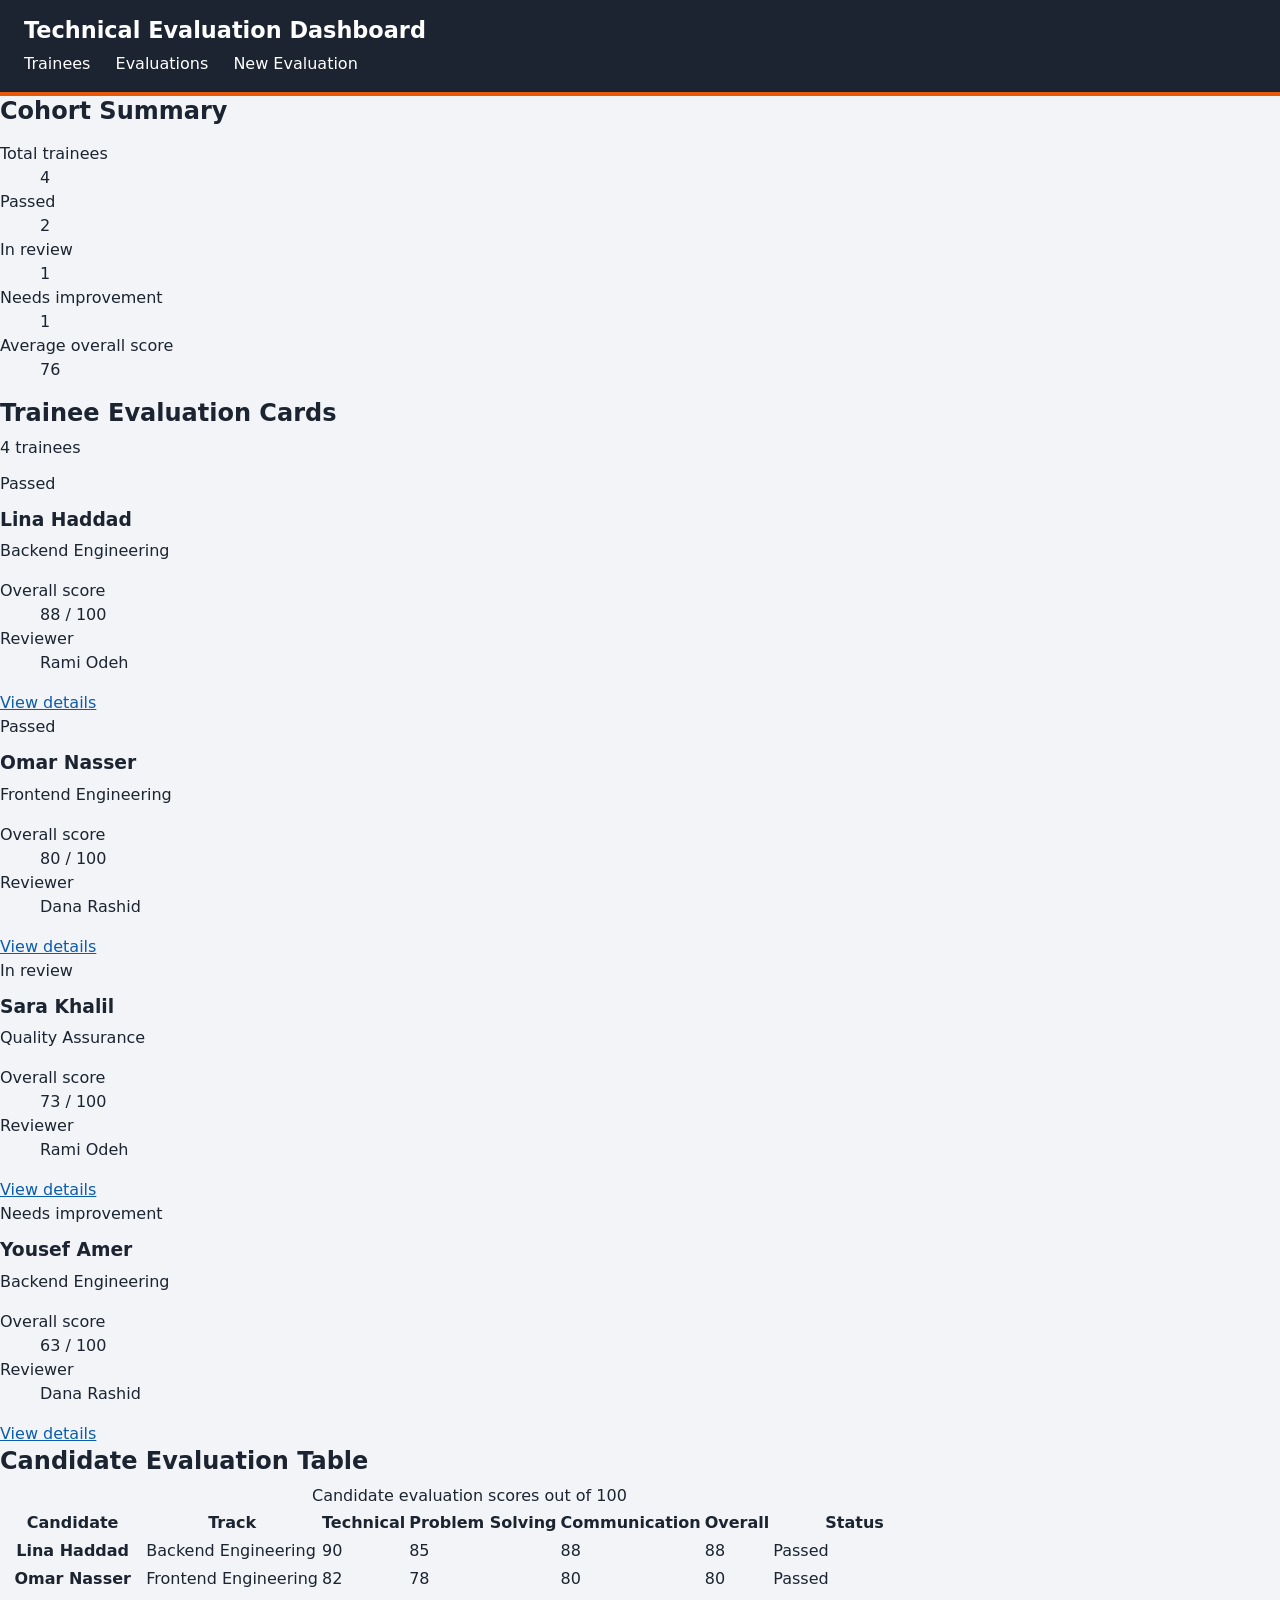
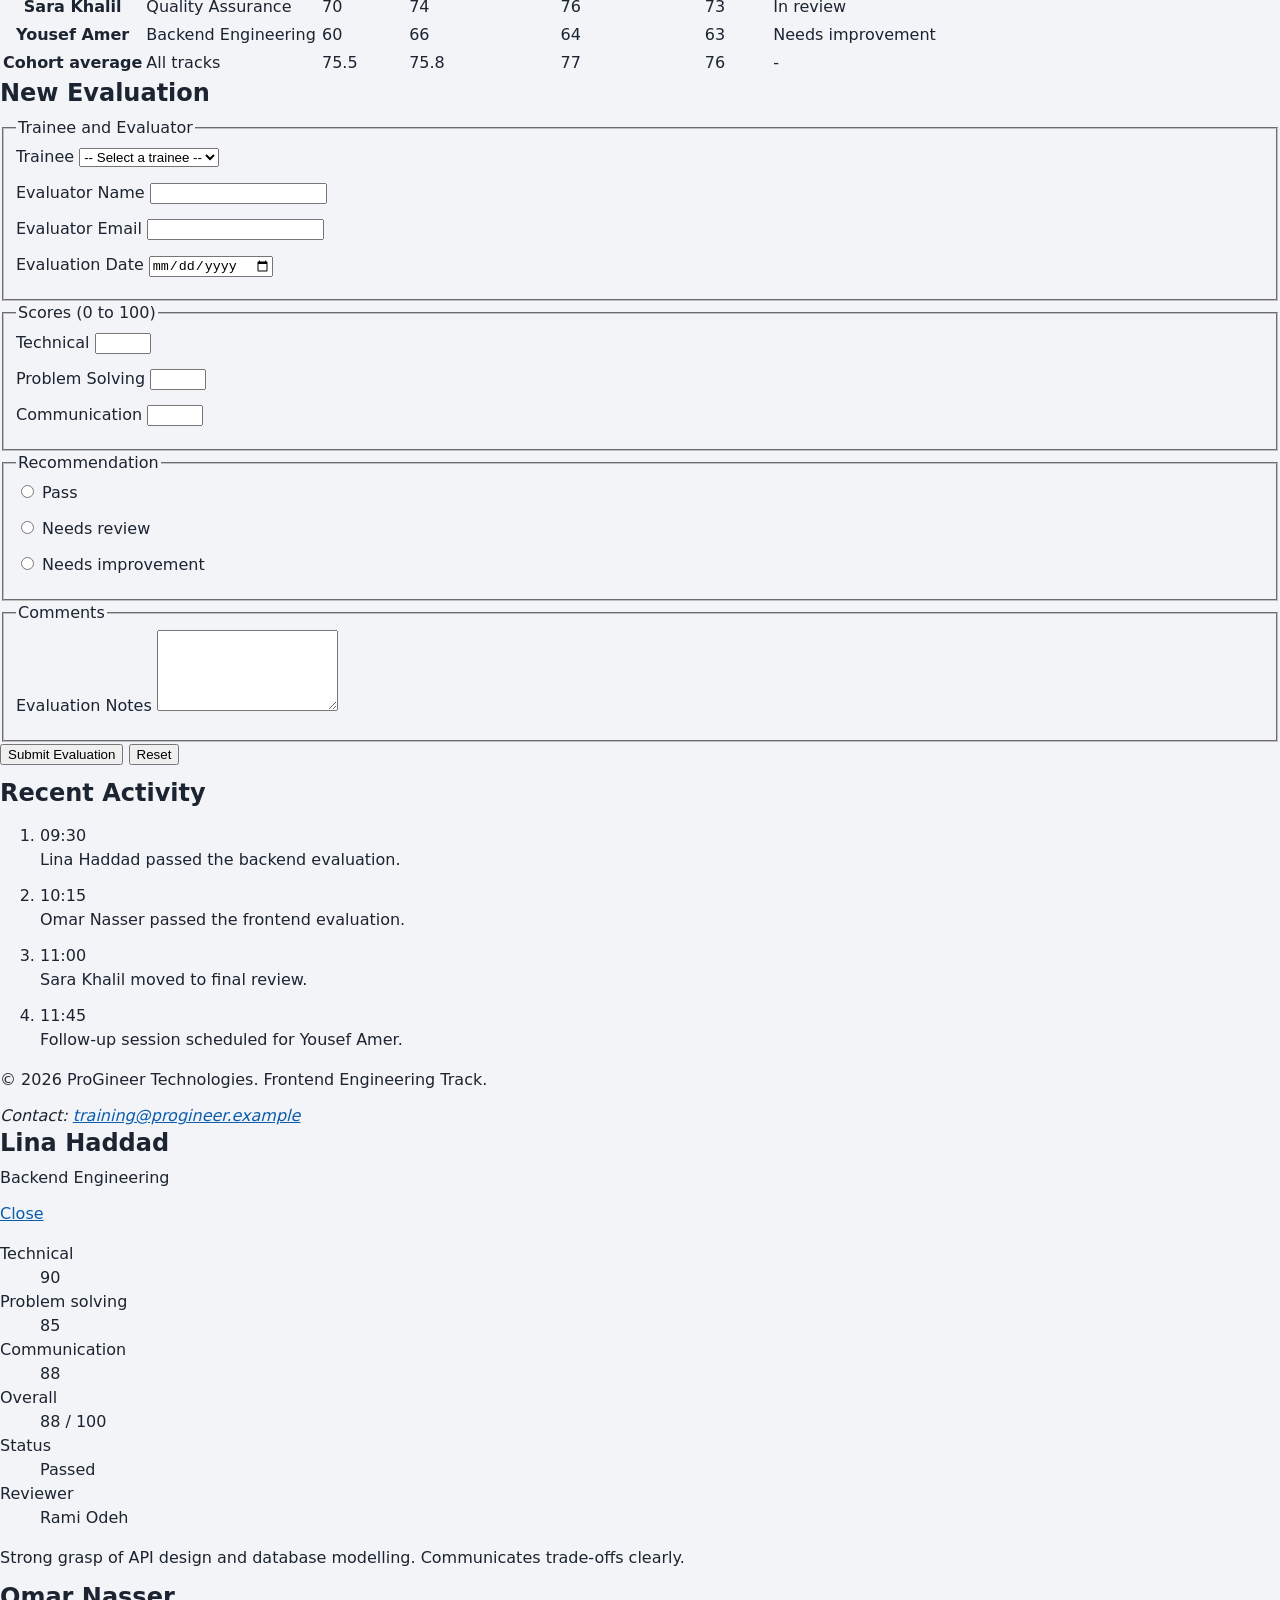
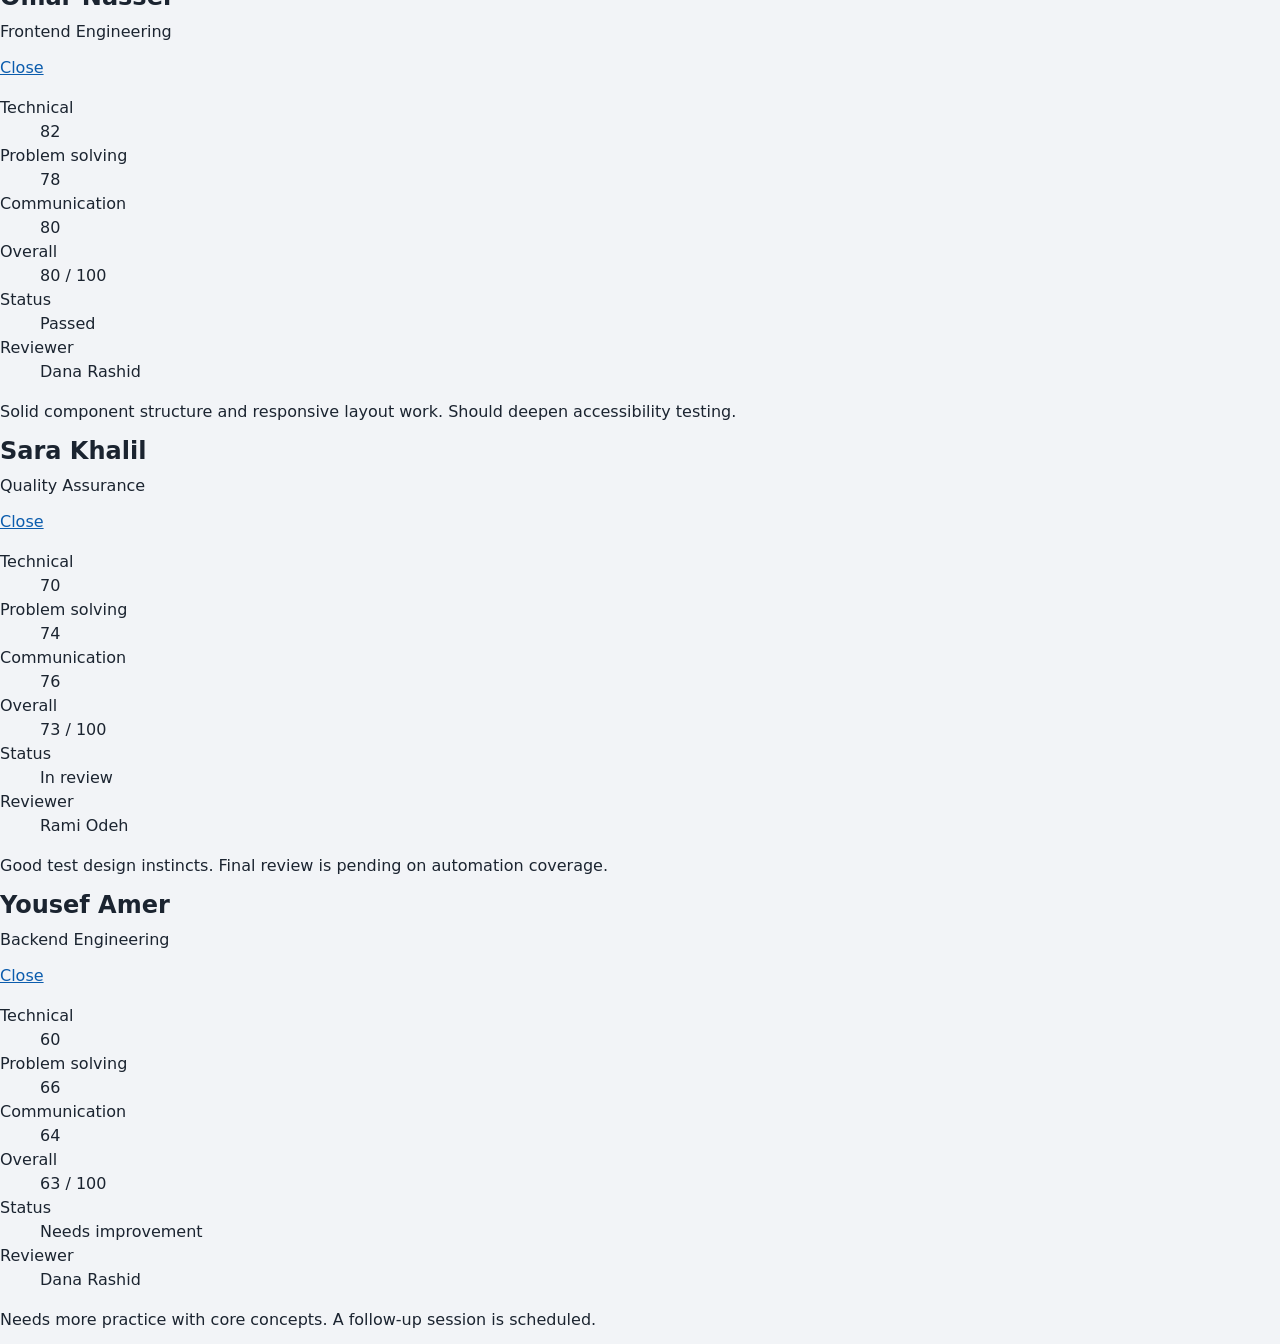
==== commit ff8586b9: "style: add box-sizing reset, design tokens and sticky header" ====
--- a/week-1/day-2-task/index.html
+++ b/week-1/day-2-task/index.html
@@ -4,6 +4,7 @@
   <meta charset="UTF-8">
   <meta name="viewport" content="width=device-width, initial-scale=1.0">
   <title>Technical Evaluation Dashboard | ProGineer Technologies</title>
+  <link rel="stylesheet" href="styles.css">
 </head>
 <body>
 
--- a/week-1/day-2-task/styles.css
+++ b/week-1/day-2-task/styles.css
@@ -0,0 +1,92 @@
+*,
+*::before,
+*::after {
+  box-sizing: border-box;
+}
+
+:root {
+  --ink: #1b2430;
+  --muted: #55606e;
+  --line: #d3d9e1;
+  --surface: #ffffff;
+  --page: #f2f4f7;
+  --band: #eef1f5;
+  --accent: #e8590c;
+  --link: #0b5cad;
+  --passed: #237032;
+  --review: #a65a00;
+  --improve: #b02323;
+}
+
+html {
+  scroll-padding-top: 6rem;
+}
+
+body {
+  margin: 0;
+  font-family: "Segoe UI", system-ui, -apple-system, Arial, sans-serif;
+  line-height: 1.5;
+  color: var(--ink);
+  background: var(--page);
+}
+
+h1,
+h2,
+h3 {
+  margin: 0 0 0.5rem;
+  line-height: 1.25;
+}
+
+p {
+  margin: 0 0 0.75rem;
+}
+
+a {
+  color: var(--link);
+}
+
+a:hover {
+  text-decoration-thickness: 3px;
+}
+
+:focus-visible {
+  outline: 3px solid var(--accent);
+  outline-offset: 2px;
+}
+
+.site-header {
+  position: sticky;
+  top: 0;
+  z-index: 100;
+  padding: 1rem 1.5rem;
+  color: #ffffff;
+  background: var(--ink);
+  border-bottom: 4px solid var(--accent);
+}
+
+.site-header h1 {
+  margin: 0;
+  font-size: 1.4rem;
+}
+
+.site-header nav ul {
+  margin: 0.5rem 0 0;
+  padding: 0;
+  list-style: none;
+}
+
+.site-header nav li {
+  display: inline-block;
+  margin-right: 1.25rem;
+}
+
+.site-header nav a {
+  padding: 0.25rem 0;
+  color: #ffffff;
+  text-decoration: none;
+  border-bottom: 2px solid transparent;
+}
+
+.site-header nav a:hover {
+  border-bottom-color: var(--accent);
+}
